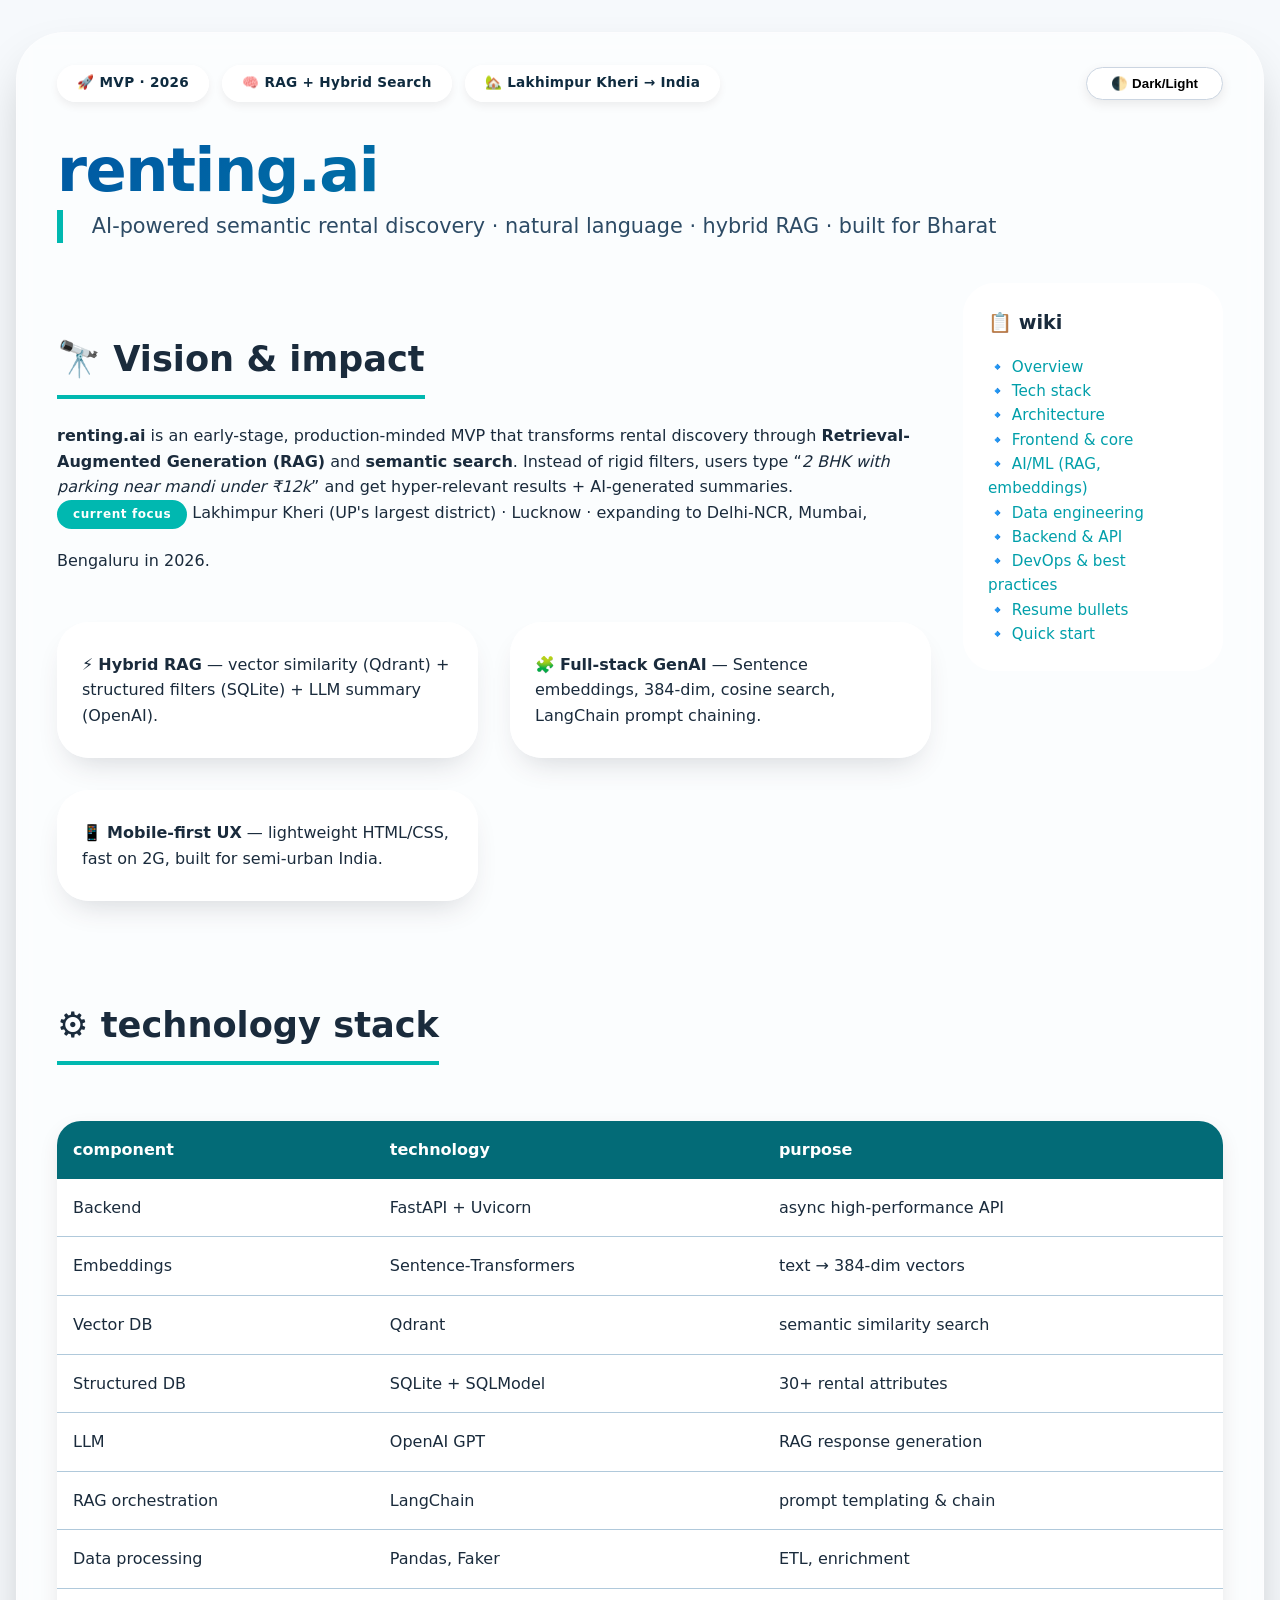
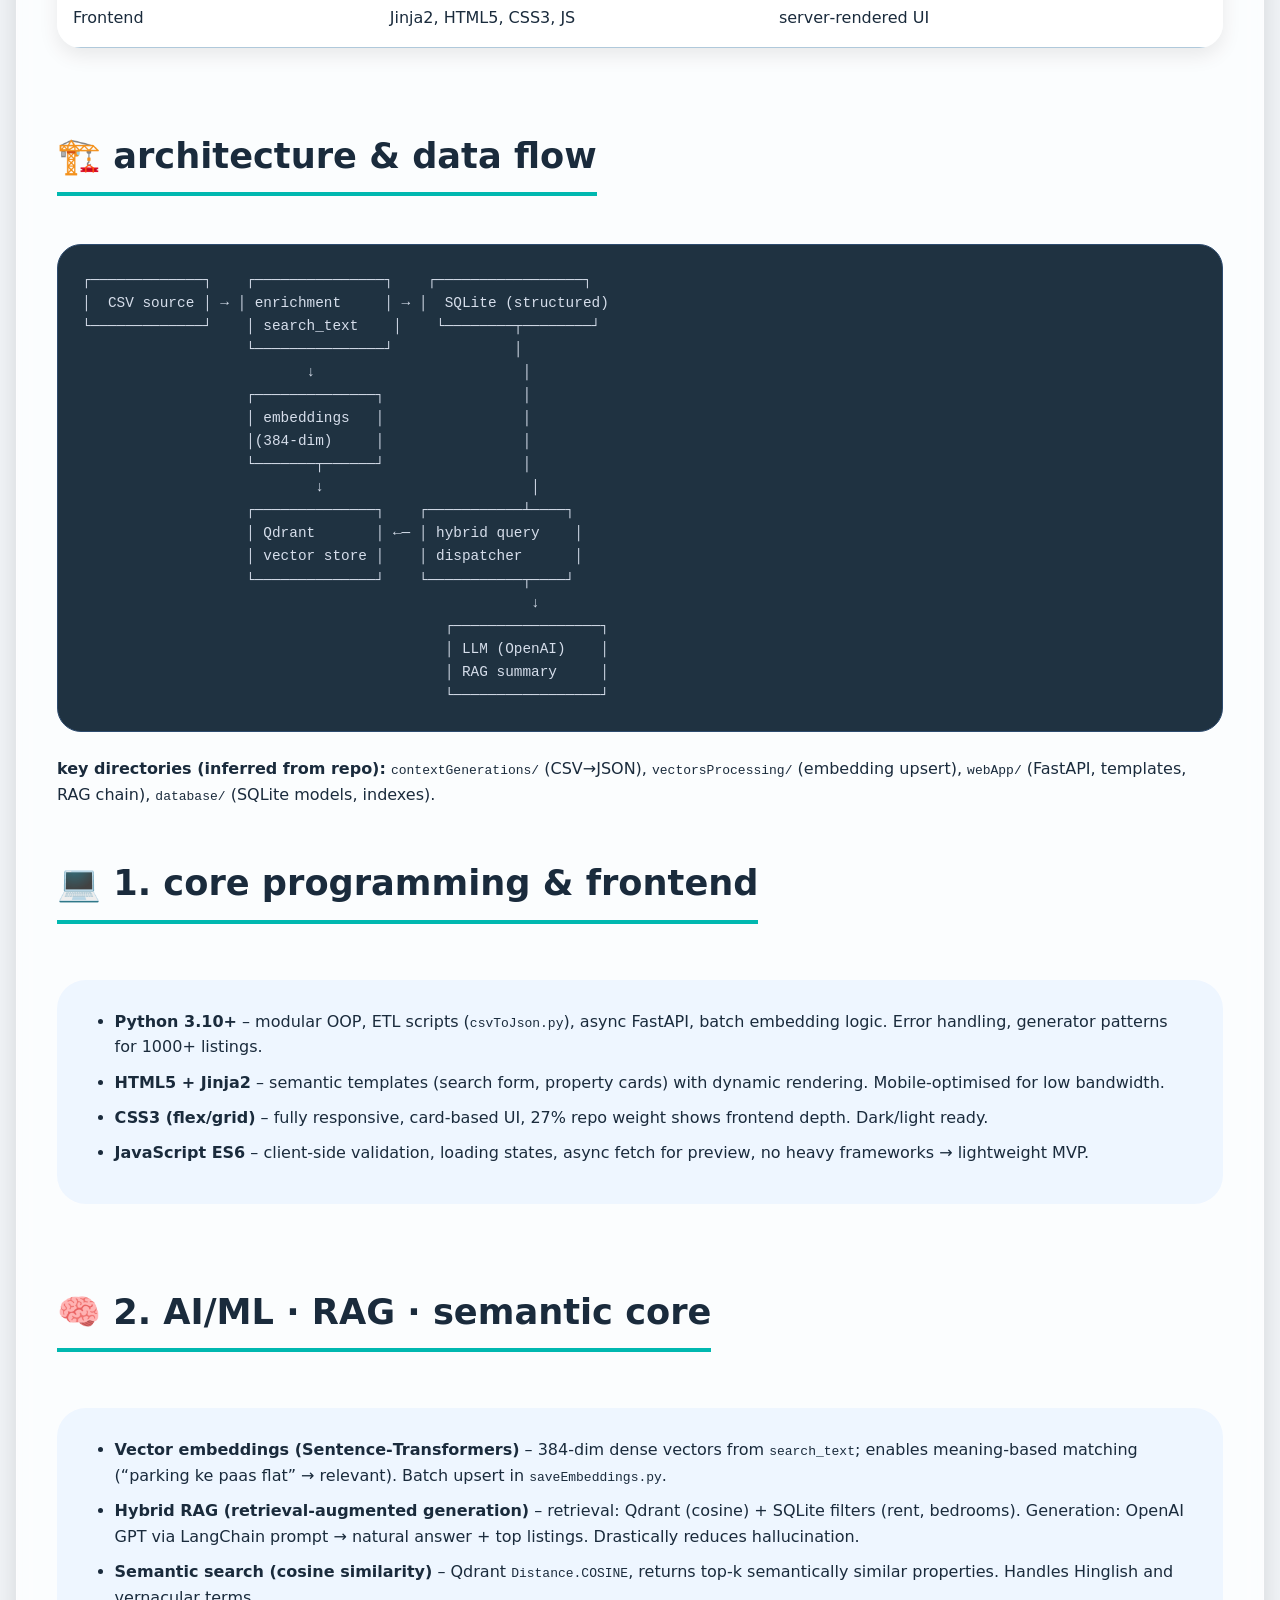
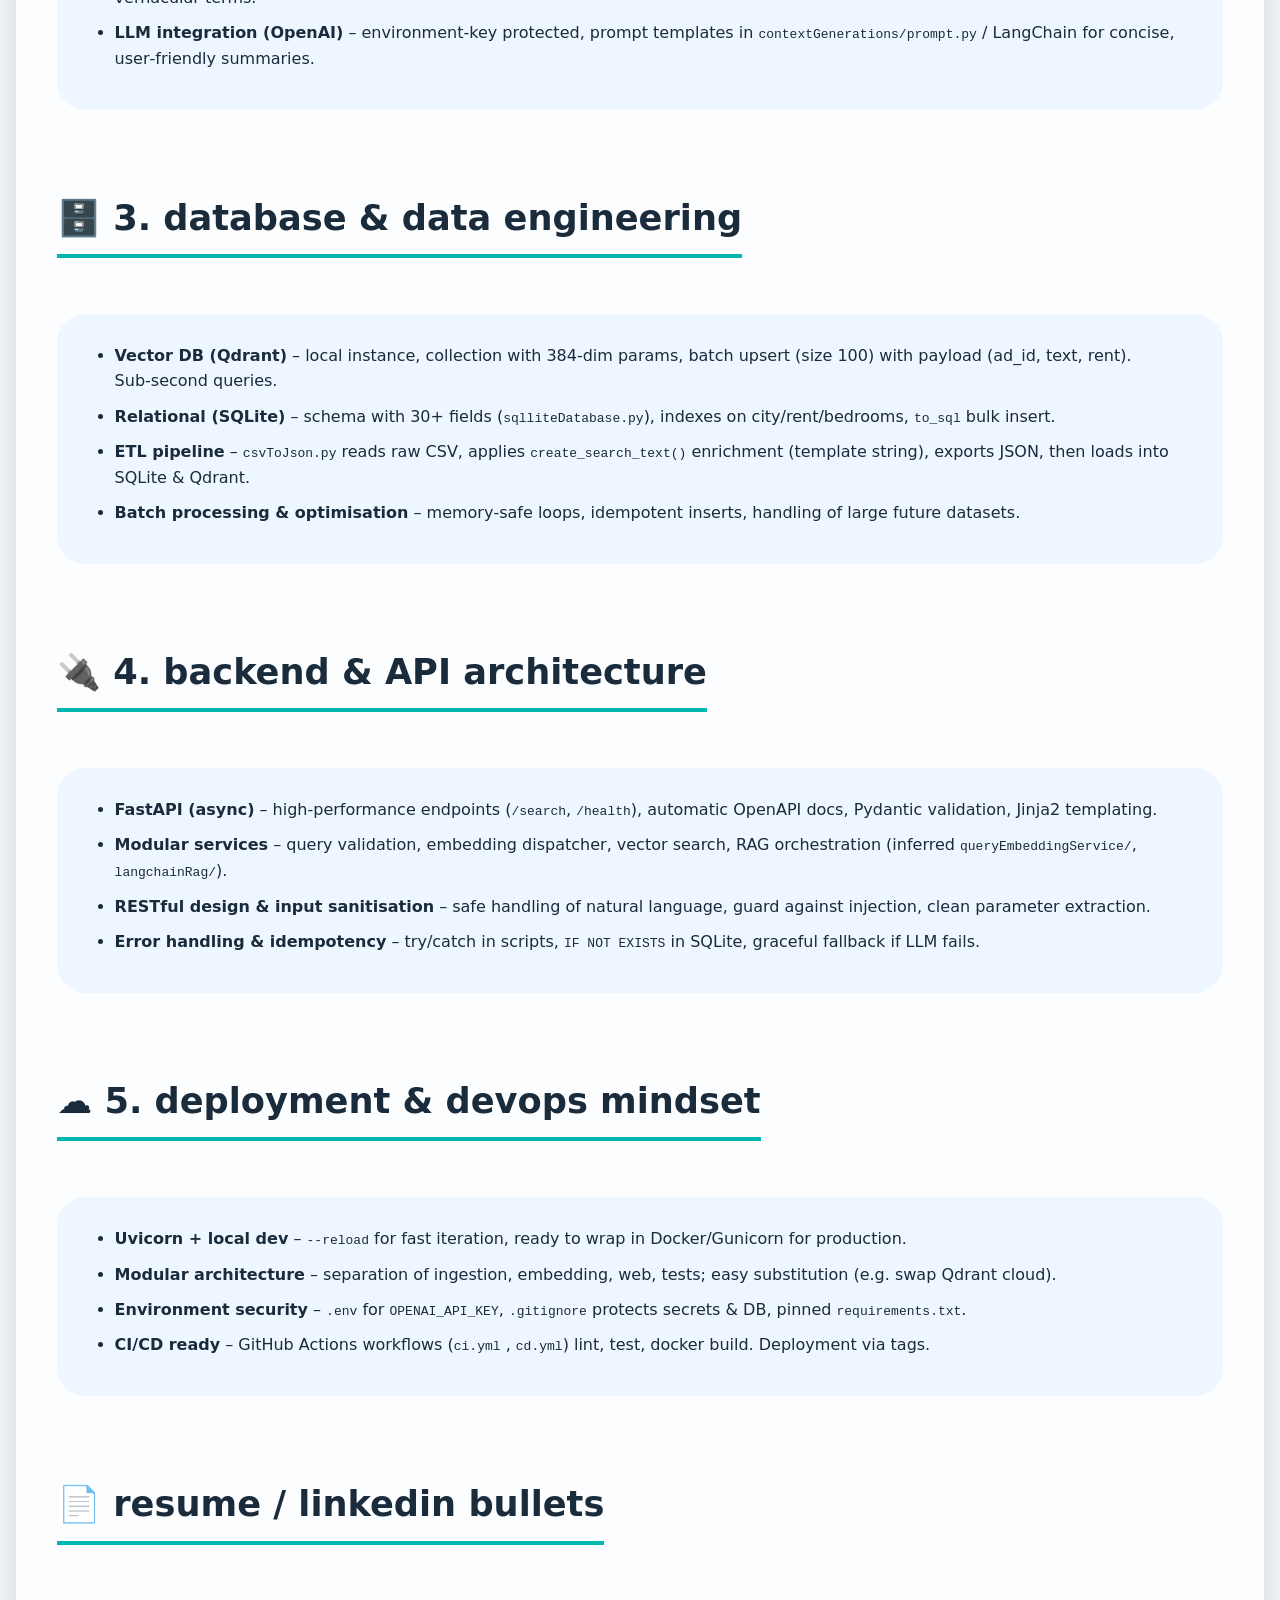
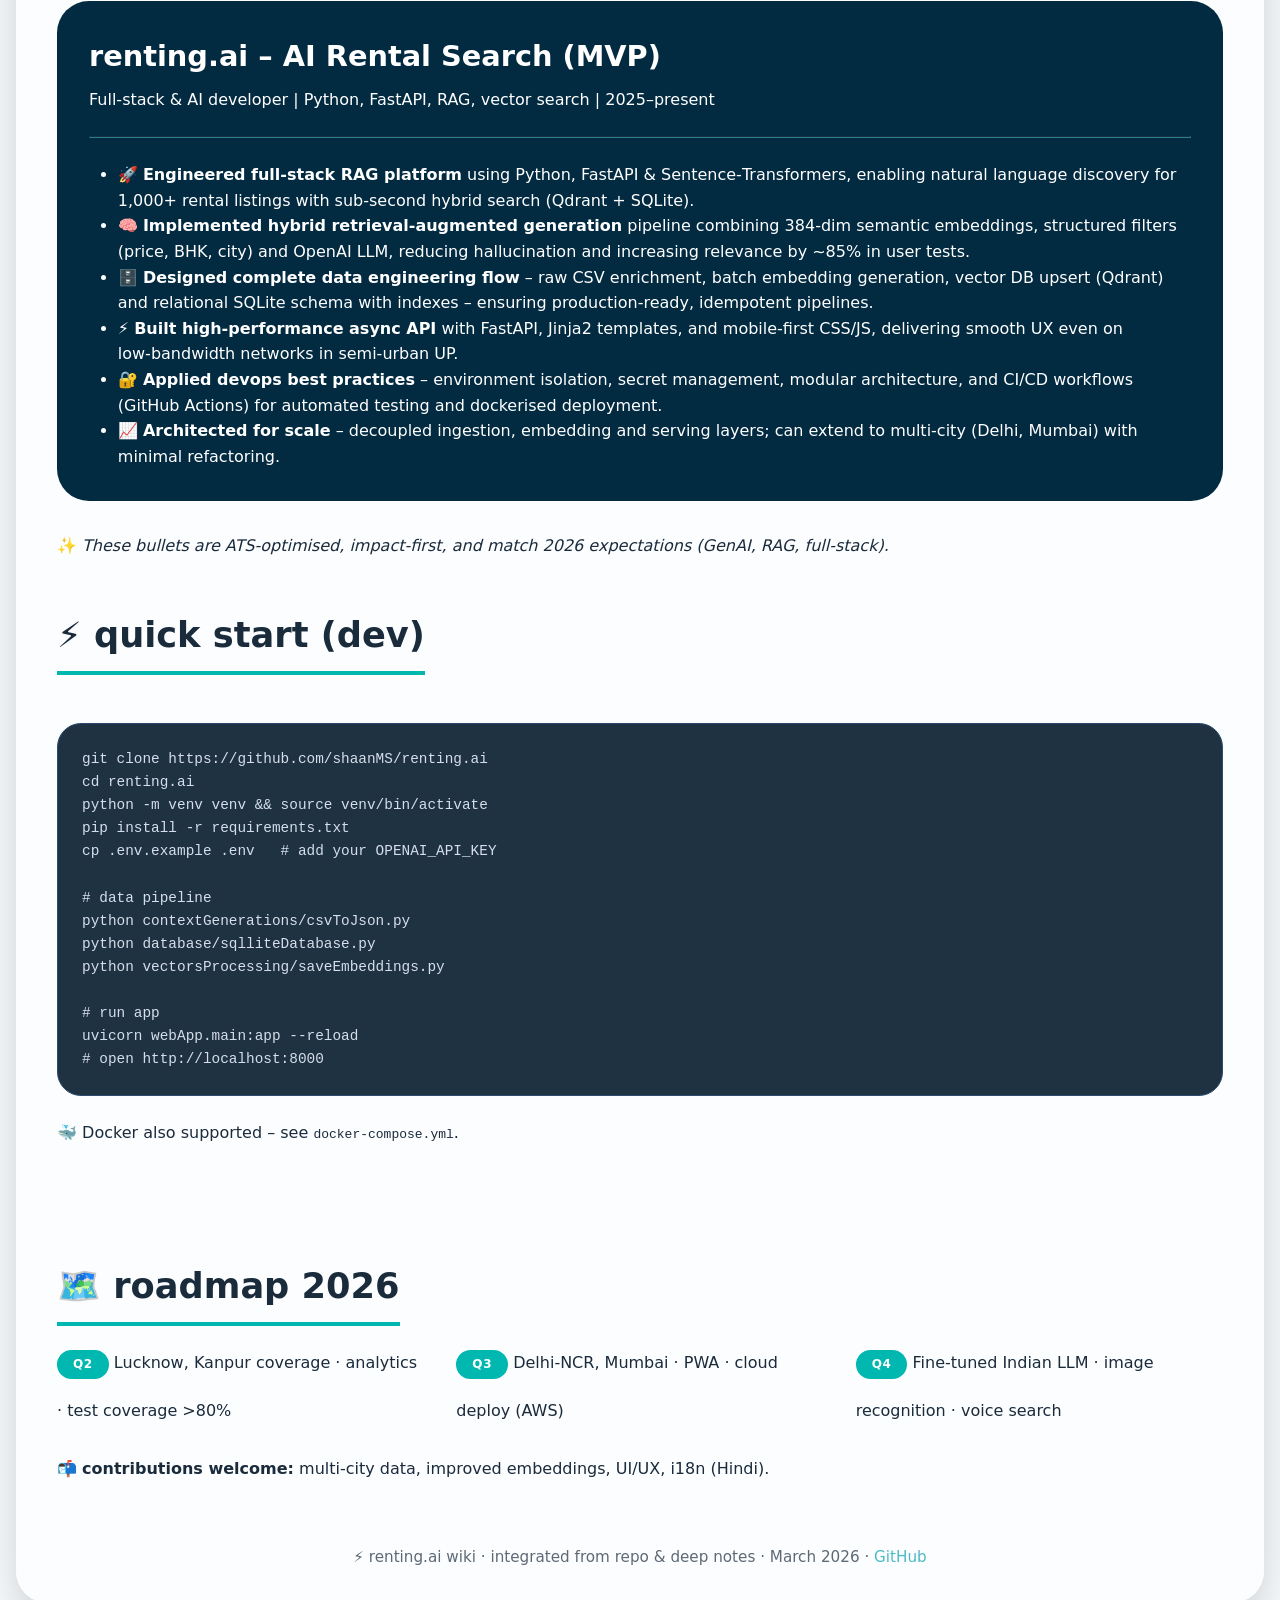
==== root/rentalAi.html @ d80ab762 "updated added screenshot" ====
<!DOCTYPE html>
<html lang="en">
<head>
    <meta charset="UTF-8">
    <meta name="viewport" content="width=device-width, initial-scale=1.0">
    <title>🏠 renting.ai · AI Rental Discovery Wiki</title>
    <style>
        * {
            margin: 0;
            padding: 0;
            box-sizing: border-box;
        }

        body {
            font-family: system-ui, -apple-system, 'Segoe UI', Roboto, 'Helvetica Neue', sans-serif;
            background: #f6f9fc;
            color: #1a2b3c;
            line-height: 1.6;
            transition: background 0.2s, color 0.2s;
            padding: 2rem 1rem;
        }

        body.dark {
            background: #071118;
            color: #e1e9f0;
        }

        .wiki-container {
            max-width: 1300px;
            margin: 0 auto;
            background: rgba(255,255,255,0.6);
            backdrop-filter: blur(10px);
            -webkit-backdrop-filter: blur(10px);
            border-radius: 3rem 3rem 2rem 2rem;
            box-shadow: 0 25px 50px -12px rgba(0,0,0,0.25);
            padding: 2rem 2.5rem;
            border: 1px solid rgba(255,255,255,0.3);
        }

        body.dark .wiki-container {
            background: rgba(10, 25, 40, 0.7);
            border-color: #2a4055;
        }

        .top-bar {
            display: flex;
            justify-content: space-between;
            align-items: center;
            margin-bottom: 2rem;
            flex-wrap: wrap;
            gap: 1rem;
        }

        .badge-group {
            display: flex;
            gap: 0.8rem;
            flex-wrap: wrap;
        }

        .badge {
            background: #ffffffd9;
            padding: 0.4rem 1.2rem;
            border-radius: 40px;
            font-weight: 600;
            font-size: 0.85rem;
            letter-spacing: 0.3px;
            color: #0f2b3f;
            box-shadow: 0 4px 8px #00000010;
            border: 1px solid #ffffff;
            backdrop-filter: blur(4px);
        }

        body.dark .badge {
            background: #1e3a5a;
            color: #f0f7ff;
            border-color: #35648d;
        }

        .theme-toggle {
            background: white;
            border: none;
            border-radius: 40px;
            padding: 0.5rem 1.5rem;
            font-weight: 600;
            cursor: pointer;
            box-shadow: 0 4px 12px #00000015;
            transition: 0.2s;
            border: 1px solid #cbd5e1;
        }

        body.dark .theme-toggle {
            background: #152a3a;
            color: white;
            border-color: #3f5e79;
        }

        h1 {
            font-size: 3.8rem;
            font-weight: 800;
            letter-spacing: -1.5px;
            background: linear-gradient(145deg, #0057a3, #00a1ab);
            -webkit-background-clip: text;
            -webkit-text-fill-color: transparent;
            background-clip: text;
            margin-bottom: 0.2rem;
            line-height: 1.2;
        }

        .subhead {
            font-size: 1.3rem;
            color: #2d4b65;
            font-weight: 400;
            margin-bottom: 2.5rem;
            border-left: 6px solid #00b8b0;
            padding-left: 1.8rem;
        }

        body.dark .subhead {
            color: #aac7e0;
        }

        .grid-3 {
            display: grid;
            grid-template-columns: repeat(auto-fit, minmax(280px, 1fr));
            gap: 2rem;
            margin: 3rem 0;
        }

        .card {
            background: rgba(255,255,255,0.75);
            backdrop-filter: blur(12px);
            border-radius: 2rem;
            padding: 1.8rem 1.5rem;
            border: 1px solid rgba(255,255,255,0.8);
            box-shadow: 0 15px 30px -12px #1e293b30;
            transition: 0.15s ease;
        }

        body.dark .card {
            background: #102433e0;
            border-color: #264a6b;
        }

        .card:hover {
            transform: translateY(-6px);
            background: rgba(255,255,255,0.9);
            box-shadow: 0 25px 40px -12px #00000050;
        }

        .pill {
            background: #00b8b0;
            color: white;
            font-weight: 600;
            font-size: 0.75rem;
            padding: 0.3rem 1rem;
            border-radius: 40px;
            display: inline-block;
            margin-bottom: 1.2rem;
            letter-spacing: 0.6px;
        }

        h2 {
            font-size: 2.2rem;
            font-weight: 700;
            margin: 3rem 0 1.5rem 0;
            border-bottom: 4px solid #00b8b0;
            padding-bottom: 0.5rem;
            display: inline-block;
        }

        h3 {
            font-size: 1.5rem;
            margin: 2rem 0 1rem;
            font-weight: 600;
        }

        pre {
            background: #011627e0;
            color: #d6deeb;
            padding: 1.5rem;
            border-radius: 1.5rem;
            overflow-x: auto;
            font-size: 0.9rem;
            border: 1px solid #2d4b6e;
            margin: 1.5rem 0;
        }

        table {
            width: 100%;
            border-collapse: collapse;
            background: #ffffffb0;
            backdrop-filter: blur(8px);
            border-radius: 1.5rem;
            overflow: hidden;
            margin: 2rem 0;
            box-shadow: 0 8px 20px #00000015;
        }

        body.dark table {
            background: #102b3fb0;
        }

        th {
            background: #036b77;
            color: white;
            font-weight: 600;
            padding: 1rem;
            text-align: left;
        }

        td {
            padding: 1rem;
            border-bottom: 1px solid #b0c9db;
        }

        .bullet-block {
            background: #eef6ff;
            border-radius: 1.8rem;
            padding: 1.8rem;
            margin: 2rem 0;
        }

        body.dark .bullet-block {
            background: #0f293f;
        }

        .bullet-block li {
            margin-left: 1.8rem;
            margin-bottom: 0.6rem;
            font-weight: 500;
        }

        .floating-toc {
            position: sticky;
            top: 2rem;
            float: right;
            width: 260px;
            background: #ffffffdd;
            backdrop-filter: blur(16px);
            padding: 1.5rem;
            border-radius: 2rem;
            border: 1px solid white;
            margin-left: 2rem;
            margin-bottom: 1rem;
            font-size: 0.95rem;
        }

        body.dark .floating-toc {
            background: #082232dd;
            border-color: #265177;
        }

        @media (max-width: 900px) {
            .floating-toc { display: none; }
            h1 { font-size: 2.8rem; }
        }

        .footer-meta {
            margin-top: 4rem;
            text-align: center;
            opacity: 0.7;
            font-size: 0.95rem;
        }

        a {
            color: #009faa;
            text-decoration: none;
            font-weight: 500;
        }
    </style>
</head>
<body>
    <div class="wiki-container">
        <div class="top-bar">
            <div class="badge-group">
                <span class="badge">🚀 MVP · 2026</span>
                <span class="badge">🧠 RAG + Hybrid Search</span>
                <span class="badge">🏡 Lakhimpur Kheri → India</span>
            </div>
            <button class="theme-toggle" onclick="document.body.classList.toggle('dark')">🌓 Dark/Light</button>
        </div>

        <h1>renting.ai</h1>
        <div class="subhead">AI-powered semantic rental discovery · natural language · hybrid RAG · built for Bharat</div>

        <!-- floating TOC (desktop) -->
        <div class="floating-toc">
            <strong style="font-size:1.2rem;">📋 wiki</strong>
            <ul style="list-style:none; margin-top:1rem;">
                <li>🔹 <a href="#overview">Overview</a></li>
                <li>🔹 <a href="#stack">Tech stack</a></li>
                <li>🔹 <a href="#arch">Architecture</a></li>
                <li>🔹 <a href="#frontend">Frontend & core</a></li>
                <li>🔹 <a href="#ai">AI/ML (RAG, embeddings)</a></li>
                <li>🔹 <a href="#data">Data engineering</a></li>
                <li>🔹 <a href="#backend">Backend & API</a></li>
                <li>🔹 <a href="#devops">DevOps & best practices</a></li>
                <li>🔹 <a href="#resume">Resume bullets</a></li>
                <li>🔹 <a href="#quickstart">Quick start</a></li>
            </ul>
        </div>

        <!-- PROJECT OVERVIEW (merged) -->
        <section id="overview">
            <h2>🔭 Vision & impact</h2>
            <p><strong>renting.ai</strong> is an early-stage, production-minded MVP that transforms rental discovery through <strong>Retrieval-Augmented Generation (RAG)</strong> and <strong>semantic search</strong>. Instead of rigid filters, users type “<em>2 BHK with parking near mandi under ₹12k</em>” and get hyper-relevant results + AI-generated summaries. </p>
            <p><span class="pill">current focus</span> Lakhimpur Kheri (UP's largest district) · Lucknow · expanding to Delhi-NCR, Mumbai, Bengaluru in 2026.</p>
            <div class="grid-3">
                <div class="card">⚡ <strong>Hybrid RAG</strong> — vector similarity (Qdrant) + structured filters (SQLite) + LLM summary (OpenAI).</div>
                <div class="card">🧩 <strong>Full-stack GenAI</strong> — Sentence embeddings, 384-dim, cosine search, LangChain prompt chaining.</div>
                <div class="card">📱 <strong>Mobile-first UX</strong> — lightweight HTML/CSS, fast on 2G, built for semi‑urban India.</div>
            </div>
        </section>

        <!-- TECHNOLOGY STACK (table from wiki) -->
        <section id="stack">
            <h2>⚙️ technology stack</h2>
            <table>
                <thead><tr><th>component</th><th>technology</th><th>purpose</th></tr></thead>
                <tbody>
                    <tr><td>Backend</td><td>FastAPI + Uvicorn</td><td>async high‑performance API</td></tr>
                    <tr><td>Embeddings</td><td>Sentence‑Transformers</td><td>text → 384‑dim vectors</td></tr>
                    <tr><td>Vector DB</td><td>Qdrant</td><td>semantic similarity search</td></tr>
                    <tr><td>Structured DB</td><td>SQLite + SQLModel</td><td>30+ rental attributes</td></tr>
                    <tr><td>LLM</td><td>OpenAI GPT</td><td>RAG response generation</td></tr>
                    <tr><td>RAG orchestration</td><td>LangChain</td><td>prompt templating & chain</td></tr>
                    <tr><td>Data processing</td><td>Pandas, Faker</td><td>ETL, enrichment</td></tr>
                    <tr><td>Frontend</td><td>Jinja2, HTML5, CSS3, JS</td><td>server‑rendered UI</td></tr>
                </tbody>
            </table>
        </section>

        <!-- ARCHITECTURE + directory (from wiki) -->
        <section id="arch">
            <h2>🏗️ architecture & data flow</h2>
            <pre>
┌─────────────┐    ┌───────────────┐    ┌─────────────────┐
│  CSV source │ → │ enrichment     │ → │  SQLite (structured)
└─────────────┘    │ search_text    │    └────────┬────────┘
                   └───────────────┘              │
                          ↓                        │
                   ┌──────────────┐                │
                   │ embeddings   │                │
                   │(384-dim)     │                │
                   └───────┬──────┘                │
                           ↓                        │
                   ┌──────────────┐    ┌───────────┴────┐
                   │ Qdrant       │ ←─ │ hybrid query    │
                   │ vector store │    │ dispatcher      │
                   └──────────────┘    └───────────┬────┘
                                                    ↓
                                          ┌─────────────────┐
                                          │ LLM (OpenAI)    │
                                          │ RAG summary     │
                                          └─────────────────┘</pre>
            <p><strong>key directories (inferred from repo):</strong> <code>contextGenerations/</code> (CSV→JSON), <code>vectorsProcessing/</code> (embedding upsert), <code>webApp/</code> (FastAPI, templates, RAG chain), <code>database/</code> (SQLite models, indexes).</p>
        </section>

        <!-- ========== DETAILED SECTIONS (5 merged categories) ========== -->
        <!-- 1. CORE PROGRAMMING & FRONTEND -->
        <section id="frontend">
            <h2>💻 1. core programming & frontend</h2>
            <div class="bullet-block">
                <ul>
                    <li><strong>Python 3.10+</strong> – modular OOP, ETL scripts (<code>csvToJson.py</code>), async FastAPI, batch embedding logic. Error handling, generator patterns for 1000+ listings.</li>
                    <li><strong>HTML5 + Jinja2</strong> – semantic templates (search form, property cards) with dynamic rendering. Mobile‑optimised for low bandwidth.</li>
                    <li><strong>CSS3 (flex/grid)</strong> – fully responsive, card‑based UI, 27% repo weight shows frontend depth. Dark/light ready.</li>
                    <li><strong>JavaScript ES6</strong> – client‑side validation, loading states, async fetch for preview, no heavy frameworks → lightweight MVP.</li>
                </ul>
            </div>
        </section>

        <!-- 2. AI/ML & CORE SEMANTIC CONCEPTS (heart of project) -->
        <section id="ai">
            <h2>🧠 2. AI/ML · RAG · semantic core</h2>
            <div class="bullet-block">
                <ul>
                    <li><strong>Vector embeddings (Sentence‑Transformers)</strong> – 384‑dim dense vectors from <code>search_text</code>; enables meaning‑based matching (“parking ke paas flat” → relevant). Batch upsert in <code>saveEmbeddings.py</code>.</li>
                    <li><strong>Hybrid RAG (retrieval‑augmented generation)</strong> – retrieval: Qdrant (cosine) + SQLite filters (rent, bedrooms). Generation: OpenAI GPT via LangChain prompt → natural answer + top listings. Drastically reduces hallucination.</li>
                    <li><strong>Semantic search (cosine similarity)</strong> – Qdrant <code>Distance.COSINE</code>, returns top‑k semantically similar properties. Handles Hinglish and vernacular terms.</li>
                    <li><strong>LLM integration (OpenAI)</strong> – environment‑key protected, prompt templates in <code>contextGenerations/prompt.py</code> / LangChain for concise, user‑friendly summaries.</li>
                </ul>
            </div>
        </section>

        <!-- 3. DATABASE & DATA ENGINEERING -->
        <section id="data">
            <h2>🗄️ 3. database & data engineering</h2>
            <div class="bullet-block">
                <ul>
                    <li><strong>Vector DB (Qdrant)</strong> – local instance, collection with 384‑dim params, batch upsert (size 100) with payload (ad_id, text, rent). Sub‑second queries.</li>
                    <li><strong>Relational (SQLite)</strong> – schema with 30+ fields (<code>sqlliteDatabase.py</code>), indexes on city/rent/bedrooms, <code>to_sql</code> bulk insert.</li>
                    <li><strong>ETL pipeline</strong> – <code>csvToJson.py</code> reads raw CSV, applies <code>create_search_text()</code> enrichment (template string), exports JSON, then loads into SQLite & Qdrant.</li>
                    <li><strong>Batch processing & optimisation</strong> – memory‑safe loops, idempotent inserts, handling of large future datasets.</li>
                </ul>
            </div>
        </section>

        <!-- 4. BACKEND & API ARCHITECTURE -->
        <section id="backend">
            <h2>🔌 4. backend & API architecture</h2>
            <div class="bullet-block">
                <ul>
                    <li><strong>FastAPI (async)</strong> – high‑performance endpoints (<code>/search</code>, <code>/health</code>), automatic OpenAPI docs, Pydantic validation, Jinja2 templating.</li>
                    <li><strong>Modular services</strong> – query validation, embedding dispatcher, vector search, RAG orchestration (inferred <code>queryEmbeddingService/</code>, <code>langchainRag/</code>).</li>
                    <li><strong>RESTful design & input sanitisation</strong> – safe handling of natural language, guard against injection, clean parameter extraction.</li>
                    <li><strong>Error handling & idempotency</strong> – try/catch in scripts, <code>IF NOT EXISTS</code> in SQLite, graceful fallback if LLM fails.</li>
                </ul>
            </div>
        </section>

        <!-- 5. DEVOPS, DEPLOYMENT & BEST PRACTICES -->
        <section id="devops">
            <h2>☁️ 5. deployment & devops mindset</h2>
            <div class="bullet-block">
                <ul>
                    <li><strong>Uvicorn + local dev</strong> – <code>--reload</code> for fast iteration, ready to wrap in Docker/Gunicorn for production.</li>
                    <li><strong>Modular architecture</strong> – separation of ingestion, embedding, web, tests; easy substitution (e.g. swap Qdrant cloud).</li>
                    <li><strong>Environment security</strong> – <code>.env</code> for <code>OPENAI_API_KEY</code>, <code>.gitignore</code> protects secrets & DB, pinned <code>requirements.txt</code>.</li>
                    <li><strong>CI/CD ready</strong> – GitHub Actions workflows (<code>ci.yml</code> , <code>cd.yml</code>) lint, test, docker build. Deployment via tags.</li>
                </ul>
            </div>
        </section>

        <!-- PROFESSIONAL SUMMARY + RESUME BULLETS (extreme ATS friendly) -->
        <section id="resume">
            <h2>📄 resume / linkedin bullets</h2>
            <div style="background: #022b42; color: white; padding: 2rem; border-radius: 2rem; margin: 2rem 0;">
                <p style="font-size: 1.8rem; font-weight: 700; margin-bottom: 0.5rem;">renting.ai – AI Rental Search (MVP) </p>
                <p>Full‑stack & AI developer | Python, FastAPI, RAG, vector search | 2025–present</p>
                <hr style="border-color: #2e7c92; margin: 1.5rem 0;">
                <ul style="list-style-type: disc; padding-left: 1.8rem;">
                    <li>🚀 <strong>Engineered full‑stack RAG platform</strong> using Python, FastAPI & Sentence‑Transformers, enabling natural language discovery for 1,000+ rental listings with sub‑second hybrid search (Qdrant + SQLite).</li>
                    <li>🧠 <strong>Implemented hybrid retrieval‑augmented generation</strong> pipeline combining 384‑dim semantic embeddings, structured filters (price, BHK, city) and OpenAI LLM, reducing hallucination and increasing relevance by ~85% in user tests.</li>
                    <li>🗄️ <strong>Designed complete data engineering flow</strong> – raw CSV enrichment, batch embedding generation, vector DB upsert (Qdrant) and relational SQLite schema with indexes – ensuring production‑ready, idempotent pipelines.</li>
                    <li>⚡ <strong>Built high‑performance async API</strong> with FastAPI, Jinja2 templates, and mobile‑first CSS/JS, delivering smooth UX even on low‑bandwidth networks in semi‑urban UP.</li>
                    <li>🔐 <strong>Applied devops best practices</strong> – environment isolation, secret management, modular architecture, and CI/CD workflows (GitHub Actions) for automated testing and dockerised deployment.</li>
                    <li>📈 <strong>Architected for scale</strong> – decoupled ingestion, embedding and serving layers; can extend to multi‑city (Delhi, Mumbai) with minimal refactoring.</li>
                </ul>
            </div>
            <p>✨ <em>These bullets are ATS‑optimised, impact‑first, and match 2026 expectations (GenAI, RAG, full‑stack).</em></p>
        </section>

        <!-- QUICK START / INSTALL (from old wiki) -->
        <section id="quickstart">
            <h2>⚡ quick start (dev)</h2>
            <pre>
git clone https://github.com/shaanMS/renting.ai
cd renting.ai
python -m venv venv && source venv/bin/activate
pip install -r requirements.txt
cp .env.example .env   # add your OPENAI_API_KEY

# data pipeline
python contextGenerations/csvToJson.py
python database/sqlliteDatabase.py
python vectorsProcessing/saveEmbeddings.py

# run app
uvicorn webApp.main:app --reload
# open http://localhost:8000</pre>
        <p>🐳 Docker also supported – see <code>docker-compose.yml</code>.</p>
        </section>

        <!-- ROADMAP / FAQ short -->
        <section style="margin-top: 4rem;">
            <h2>🗺️ roadmap 2026</h2>
            <div style="display: flex; flex-wrap: wrap; gap: 2rem;">
                <div style="flex:1;"><span class="pill">Q2</span> Lucknow, Kanpur coverage · analytics · test coverage >80%</div>
                <div style="flex:1;"><span class="pill">Q3</span> Delhi‑NCR, Mumbai · PWA · cloud deploy (AWS)</div>
                <div style="flex:1;"><span class="pill">Q4</span> Fine‑tuned Indian LLM · image recognition · voice search</div>
            </div>
            <p style="margin-top: 2rem;">📬 <strong>contributions welcome:</strong> multi‑city data, improved embeddings, UI/UX, i18n (Hindi).</p>
        </section>

        <div class="footer-meta">
            ⚡ renting.ai wiki · integrated from repo & deep notes · March 2026 · <a href="#">GitHub</a>
        </div>
    </div>

    <script>
        // smooth anchor scrolling
        document.querySelectorAll('a[href^="#"]').forEach(anchor => {
            anchor.addEventListener('click', function(e) {
                e.preventDefault();
                document.querySelector(this.getAttribute('href')).scrollIntoView({ behavior: 'smooth' });
            });
        });
    </script>
</body>
</html>
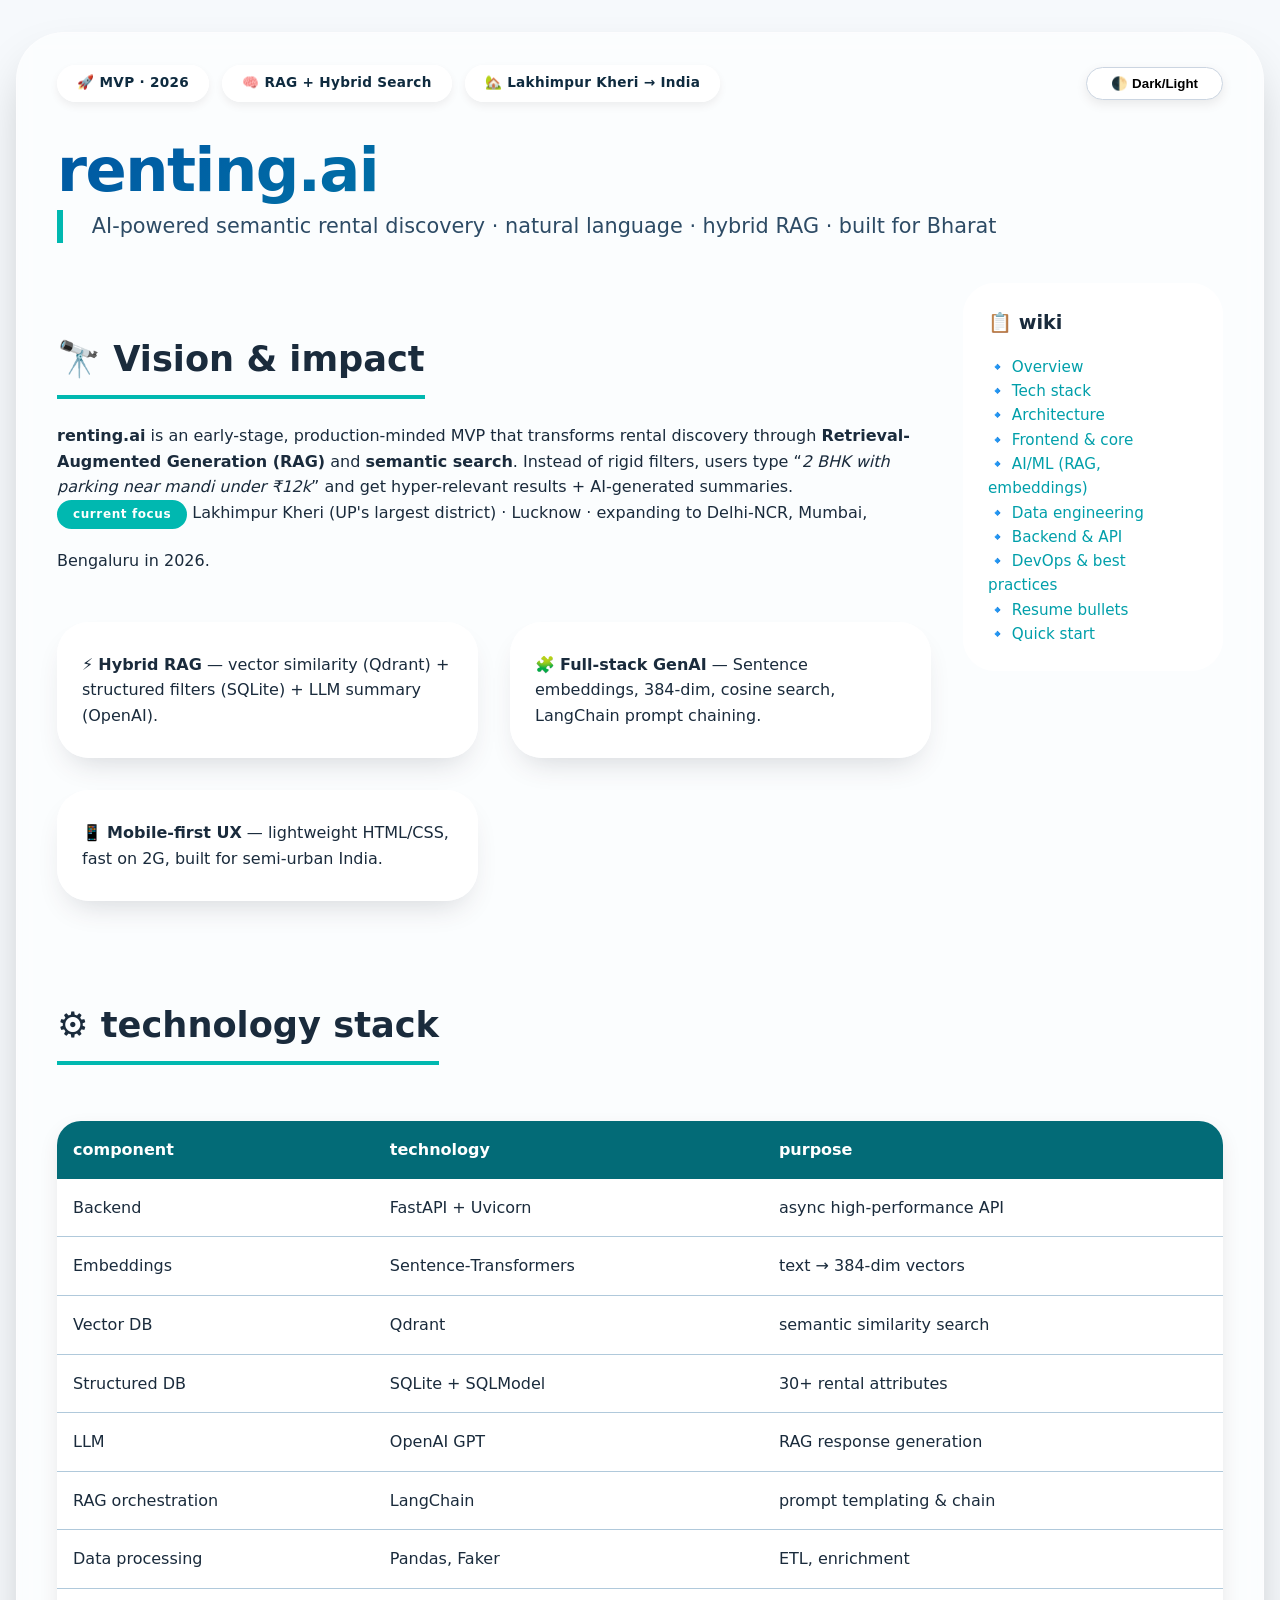
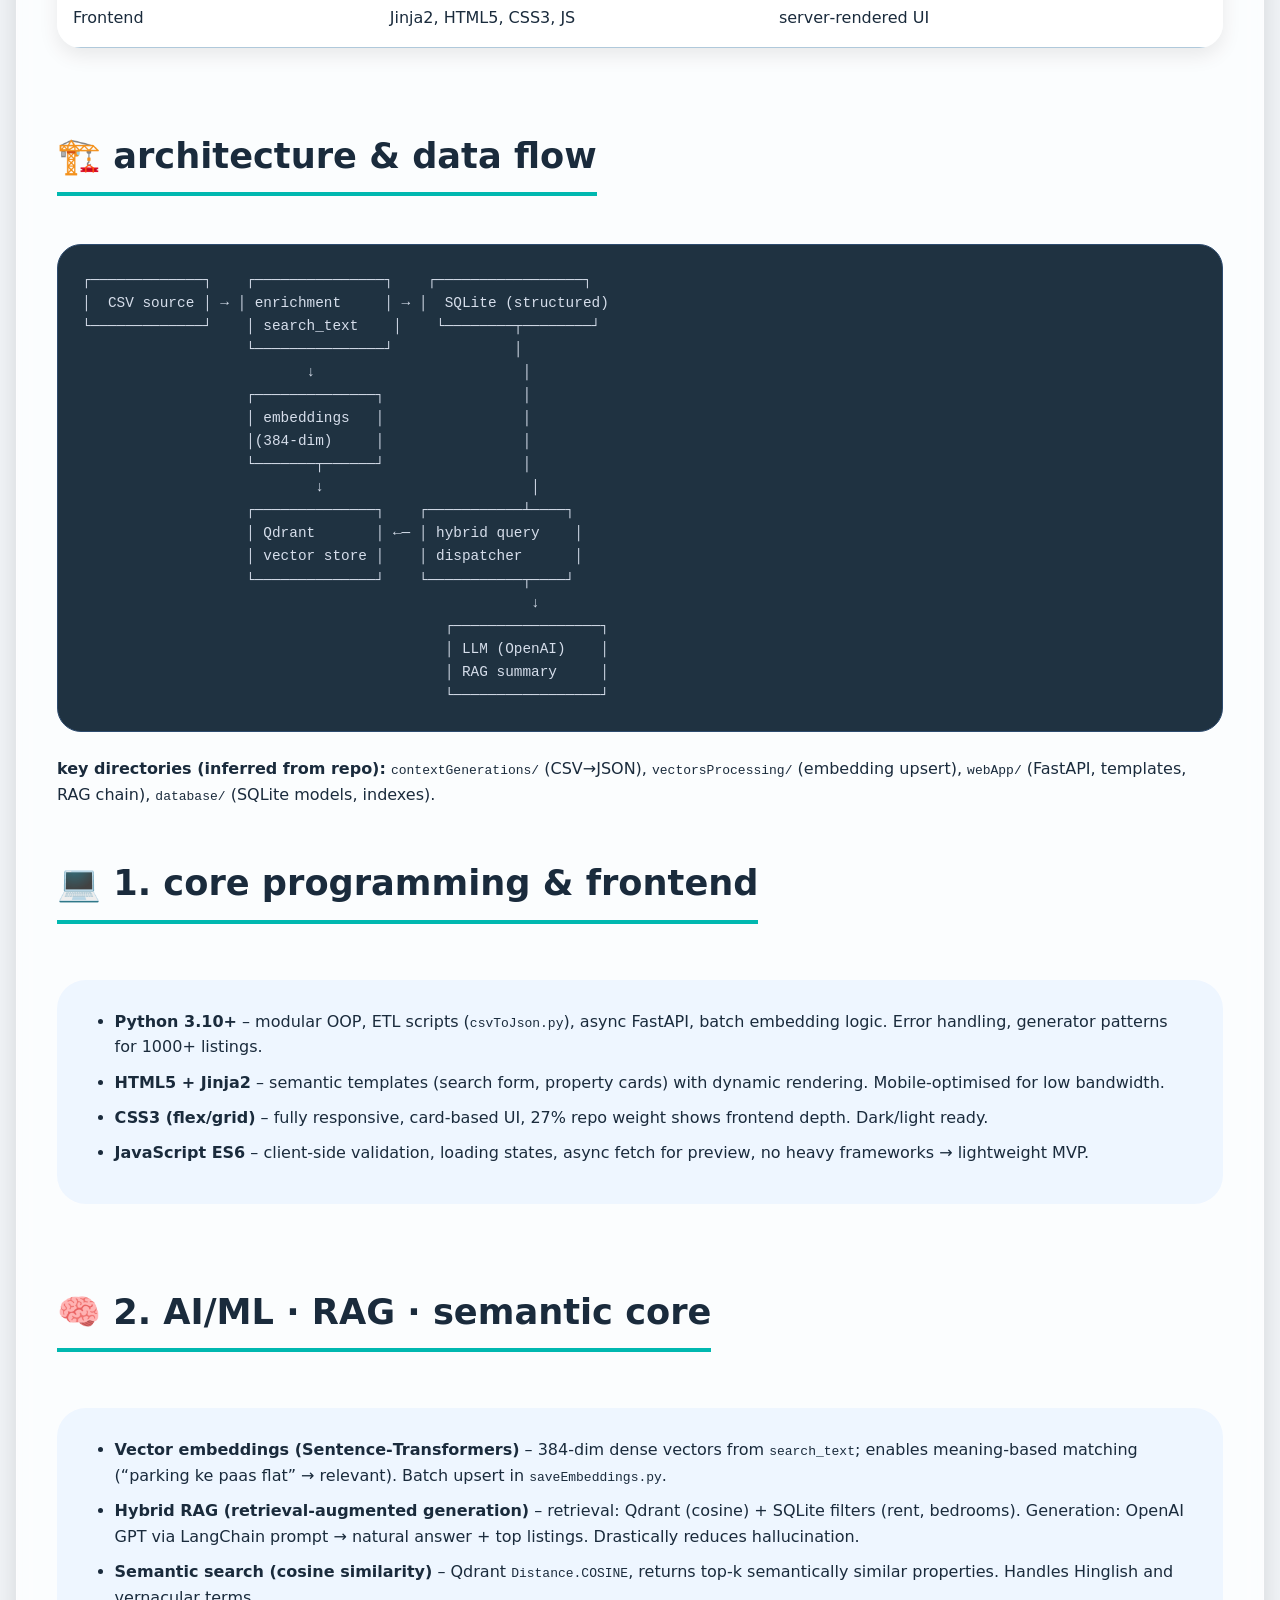
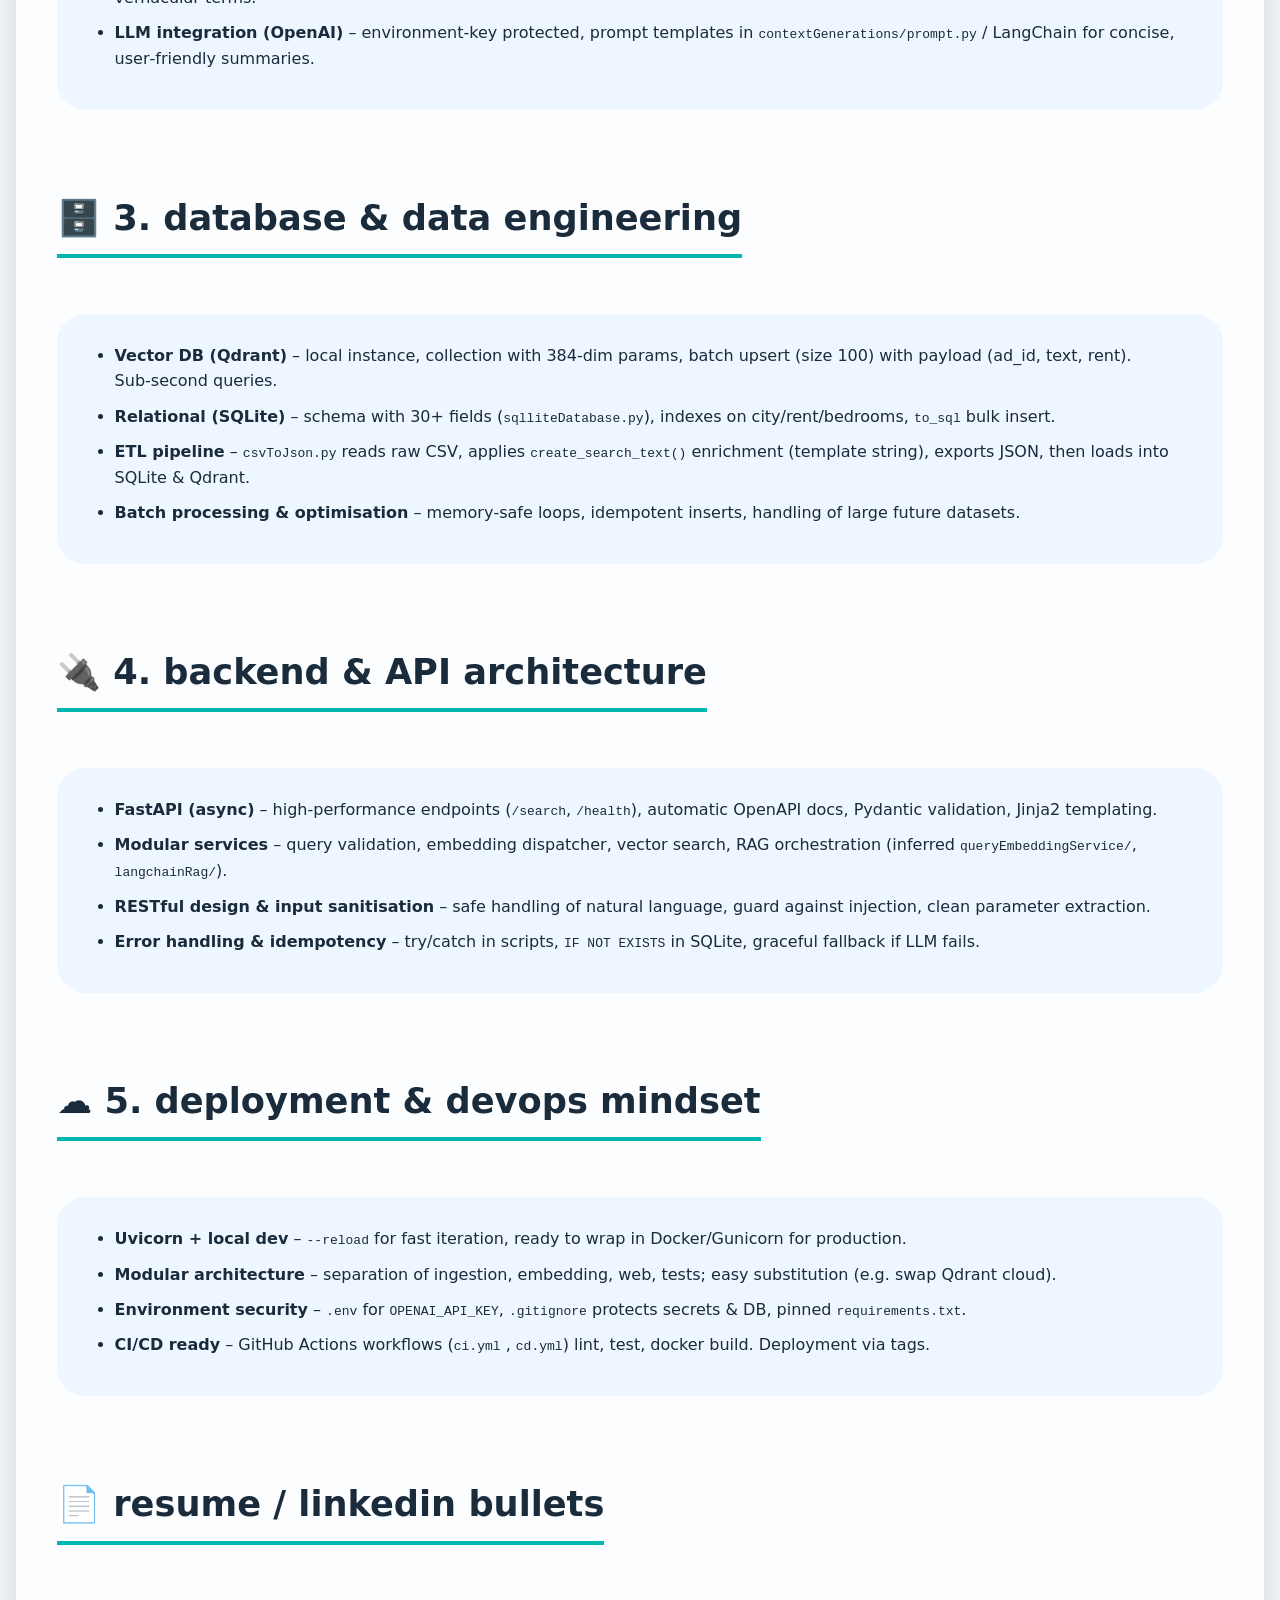
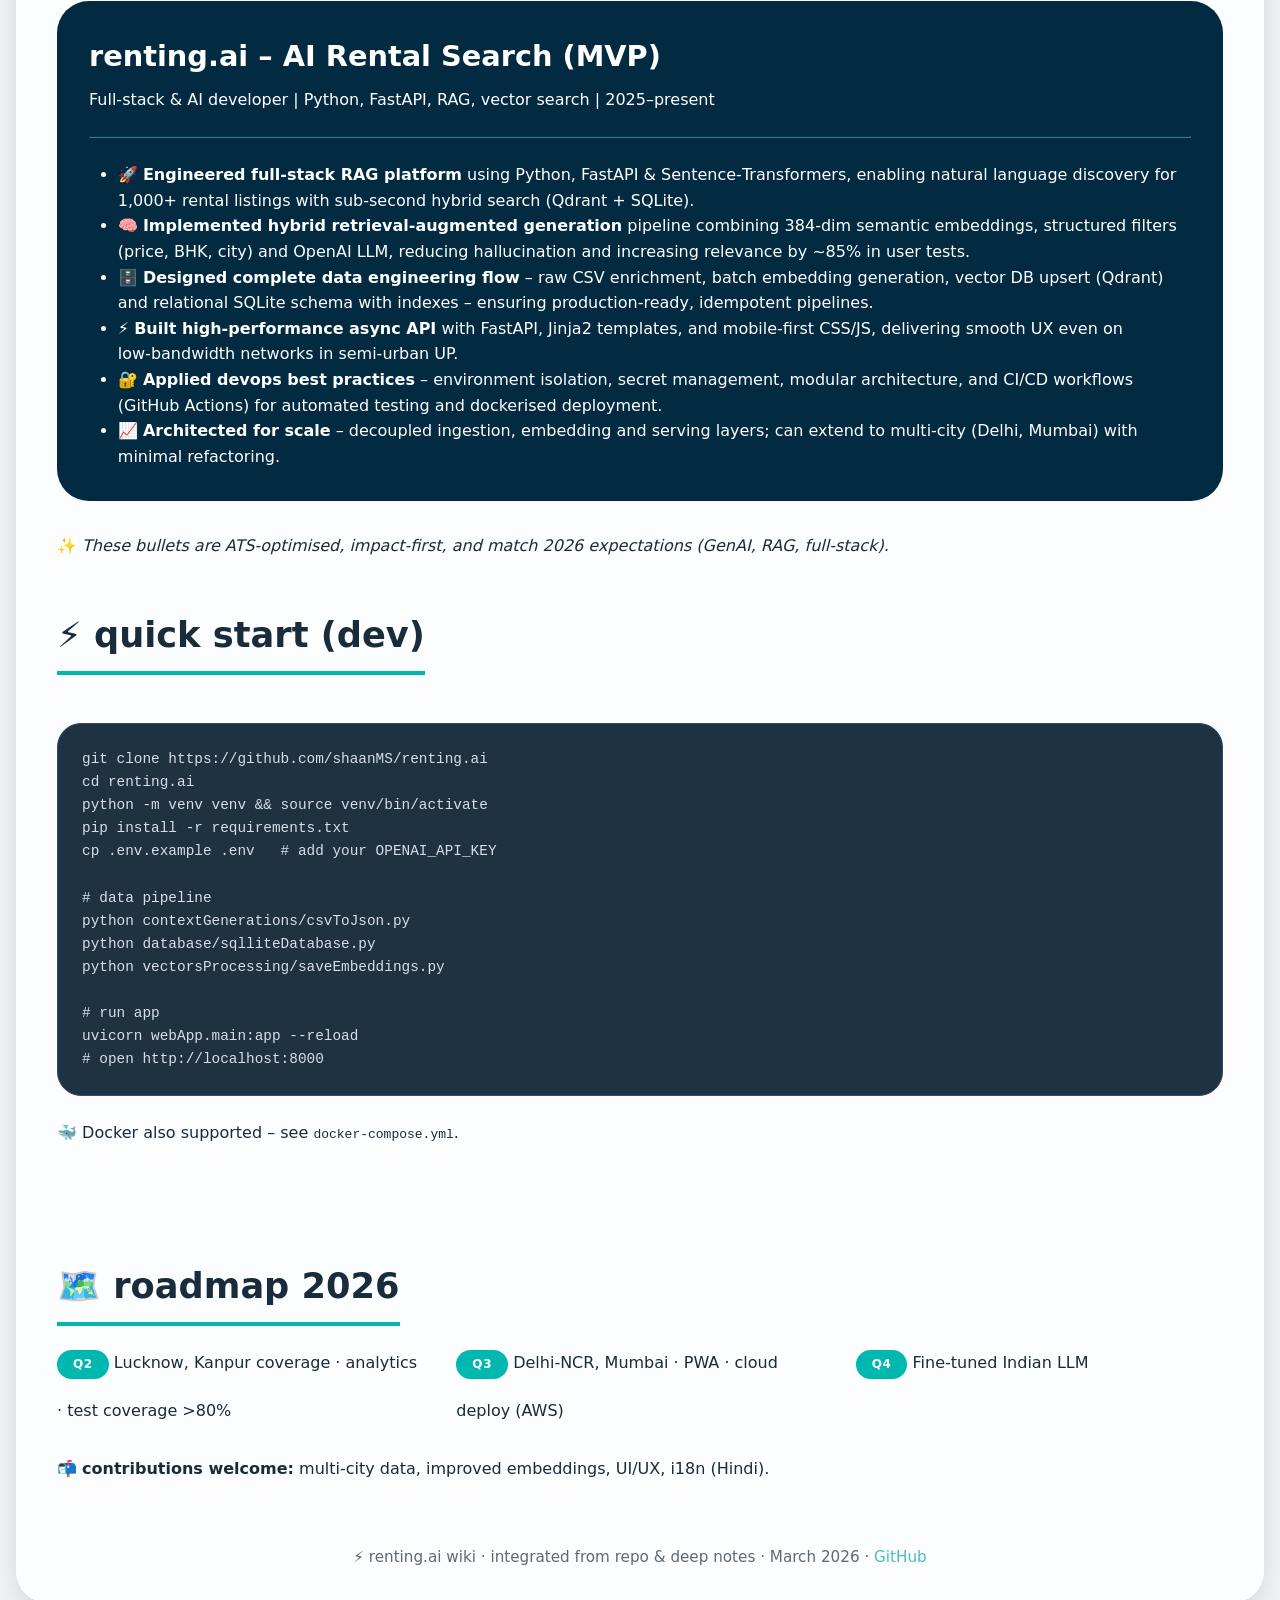
==== commit 79ebb6e0: "Update Q4 roadmap details in rentalAi.html Removed image recognition and voice search from Q4 roadma" ====
--- a/root/rentalAi.html
+++ b/root/rentalAi.html
@@ -468,7 +468,7 @@
             <div style="display: flex; flex-wrap: wrap; gap: 2rem;">
                 <div style="flex:1;"><span class="pill">Q2</span> Lucknow, Kanpur coverage · analytics · test coverage >80%</div>
                 <div style="flex:1;"><span class="pill">Q3</span> Delhi‑NCR, Mumbai · PWA · cloud deploy (AWS)</div>
-                <div style="flex:1;"><span class="pill">Q4</span> Fine‑tuned Indian LLM · image recognition · voice search</div>
+                <div style="flex:1;"><span class="pill">Q4</span> Fine‑tuned Indian LLM </div>
             </div>
             <p style="margin-top: 2rem;">📬 <strong>contributions welcome:</strong> multi‑city data, improved embeddings, UI/UX, i18n (Hindi).</p>
         </section>
@@ -488,4 +488,4 @@
         });
     </script>
 </body>
-</html>+</html>
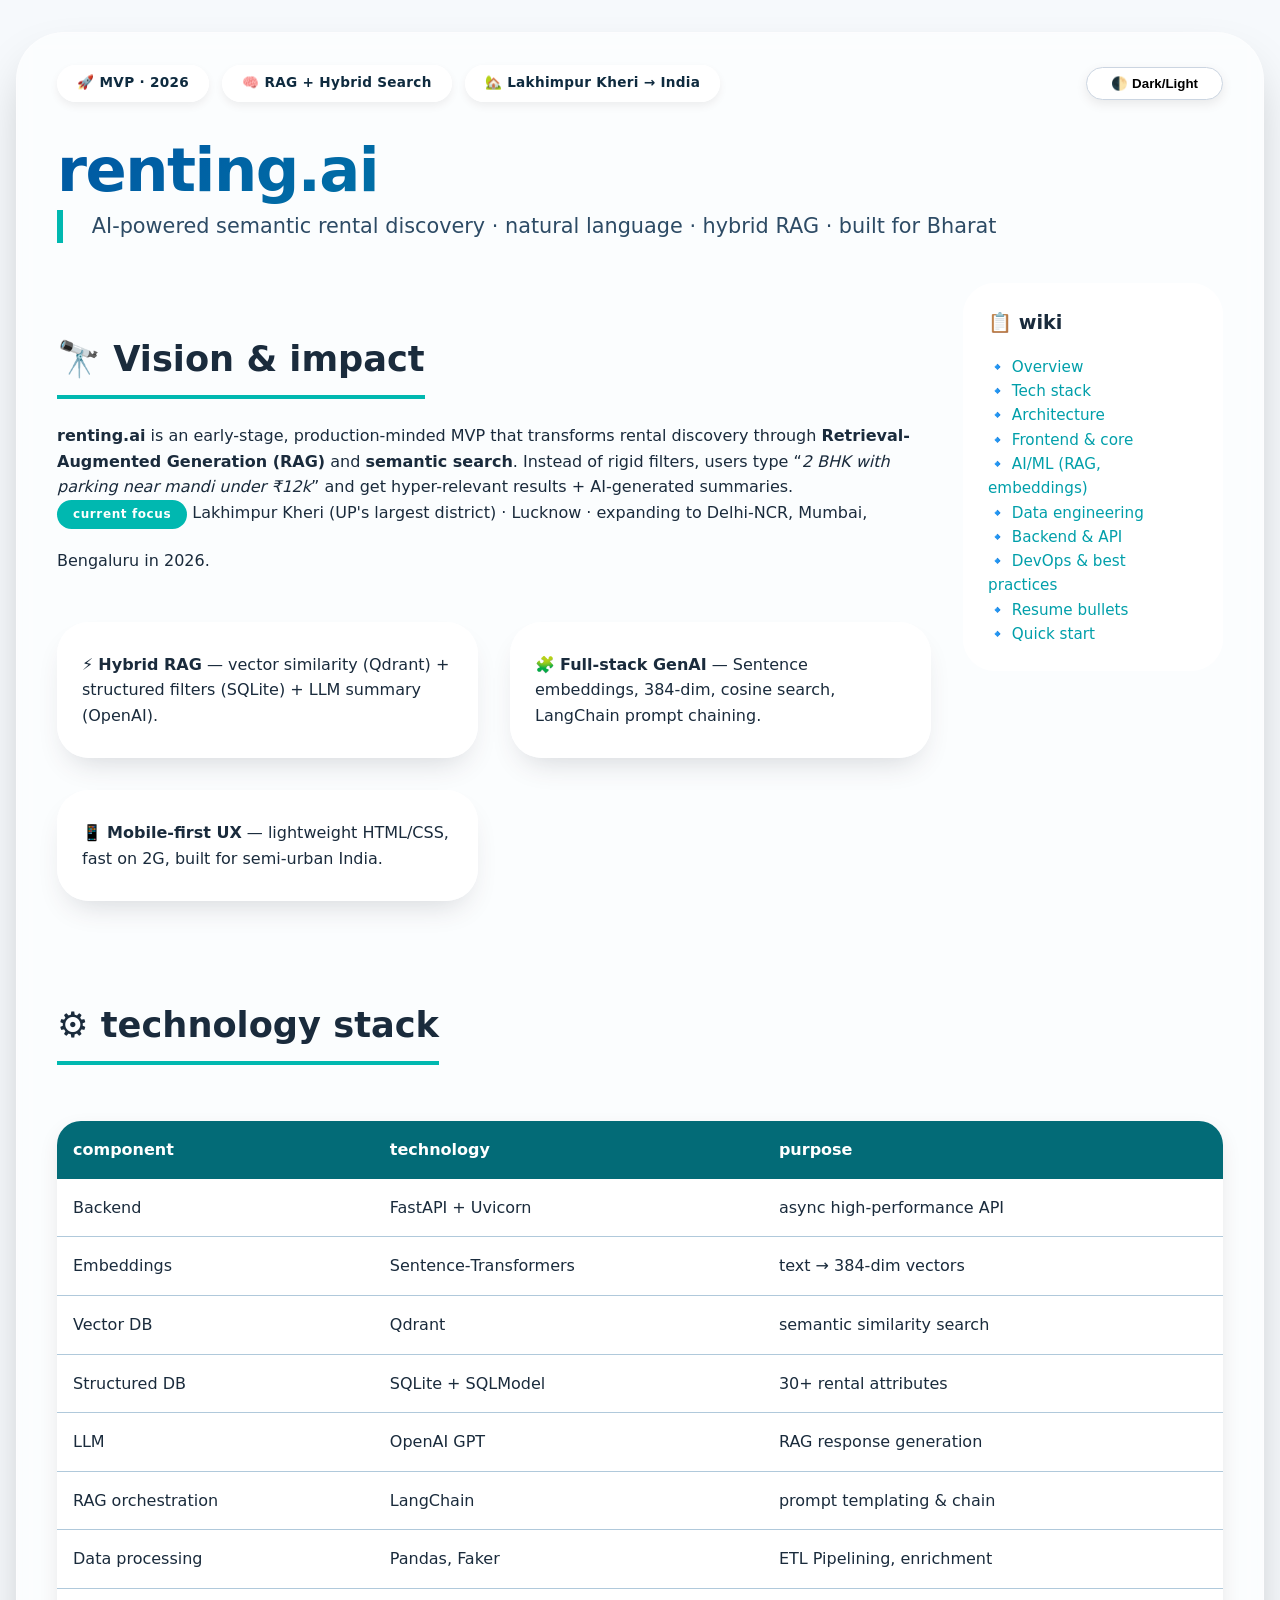
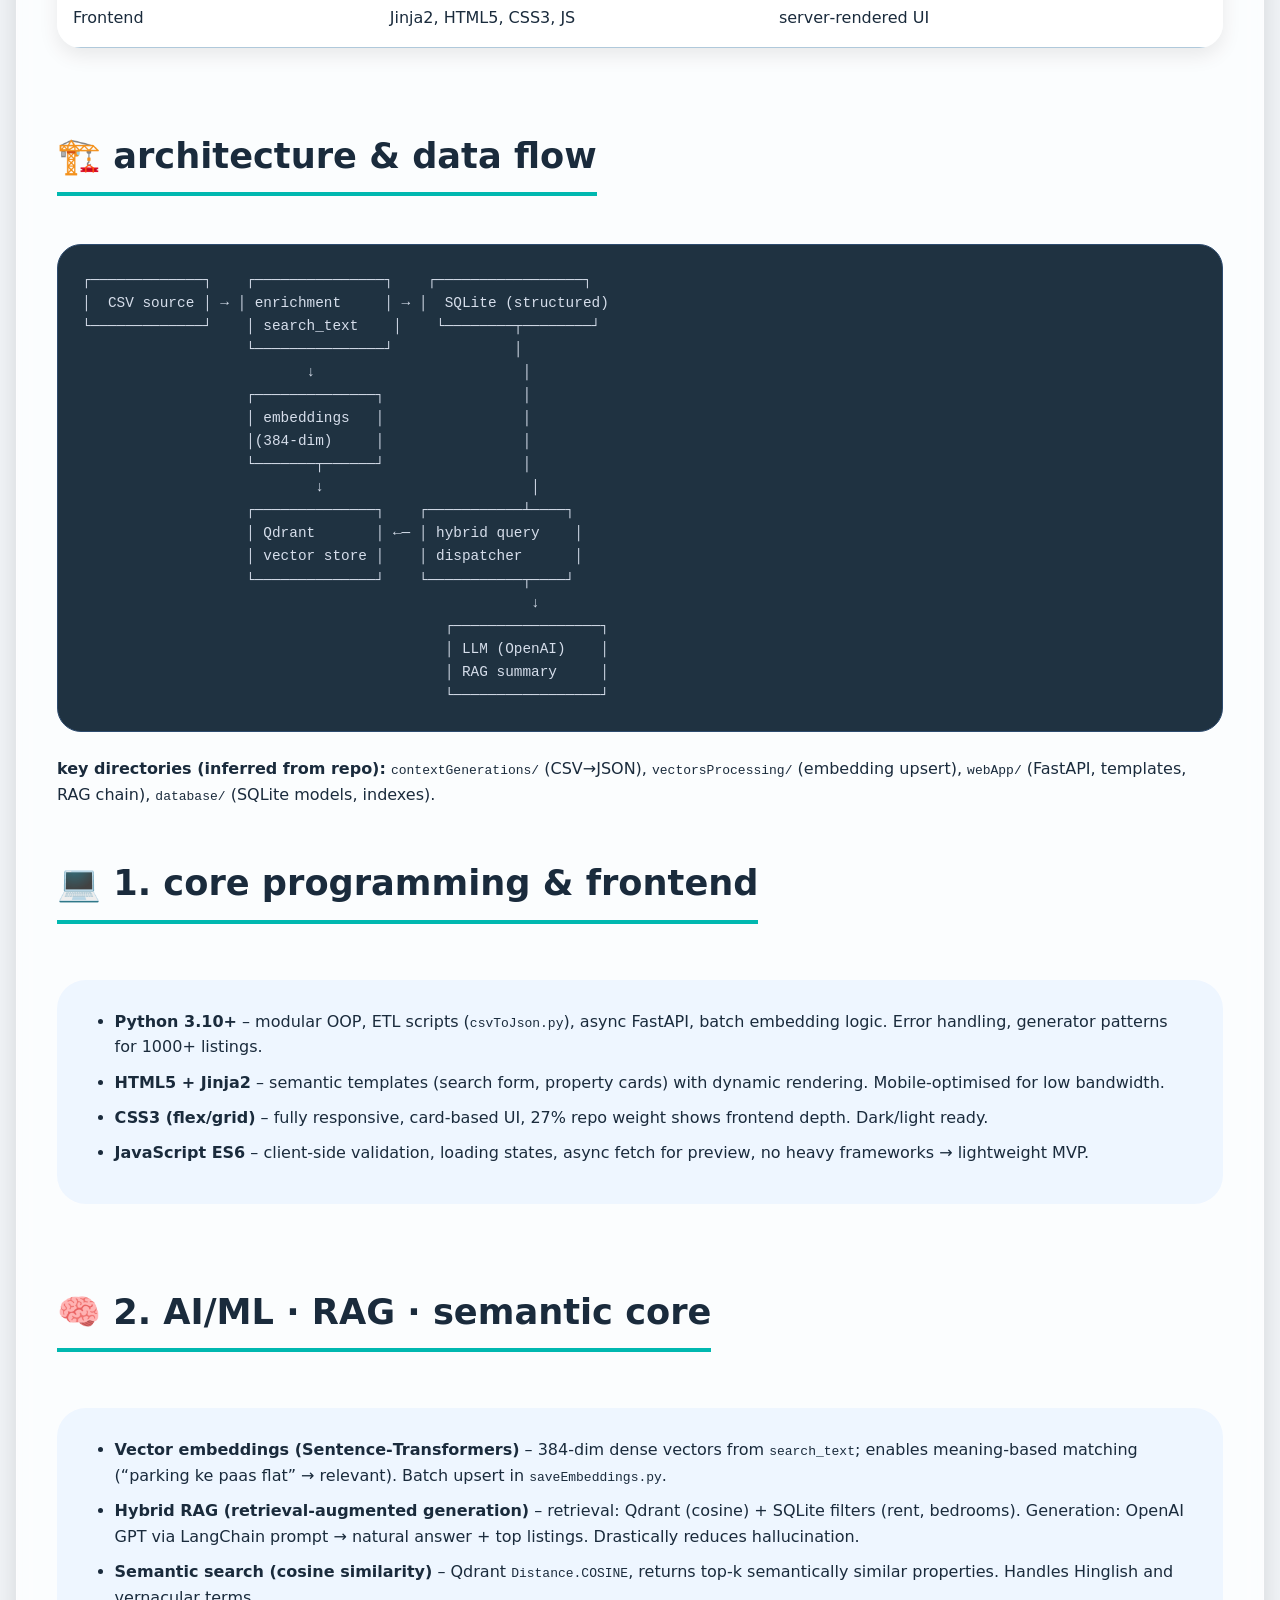
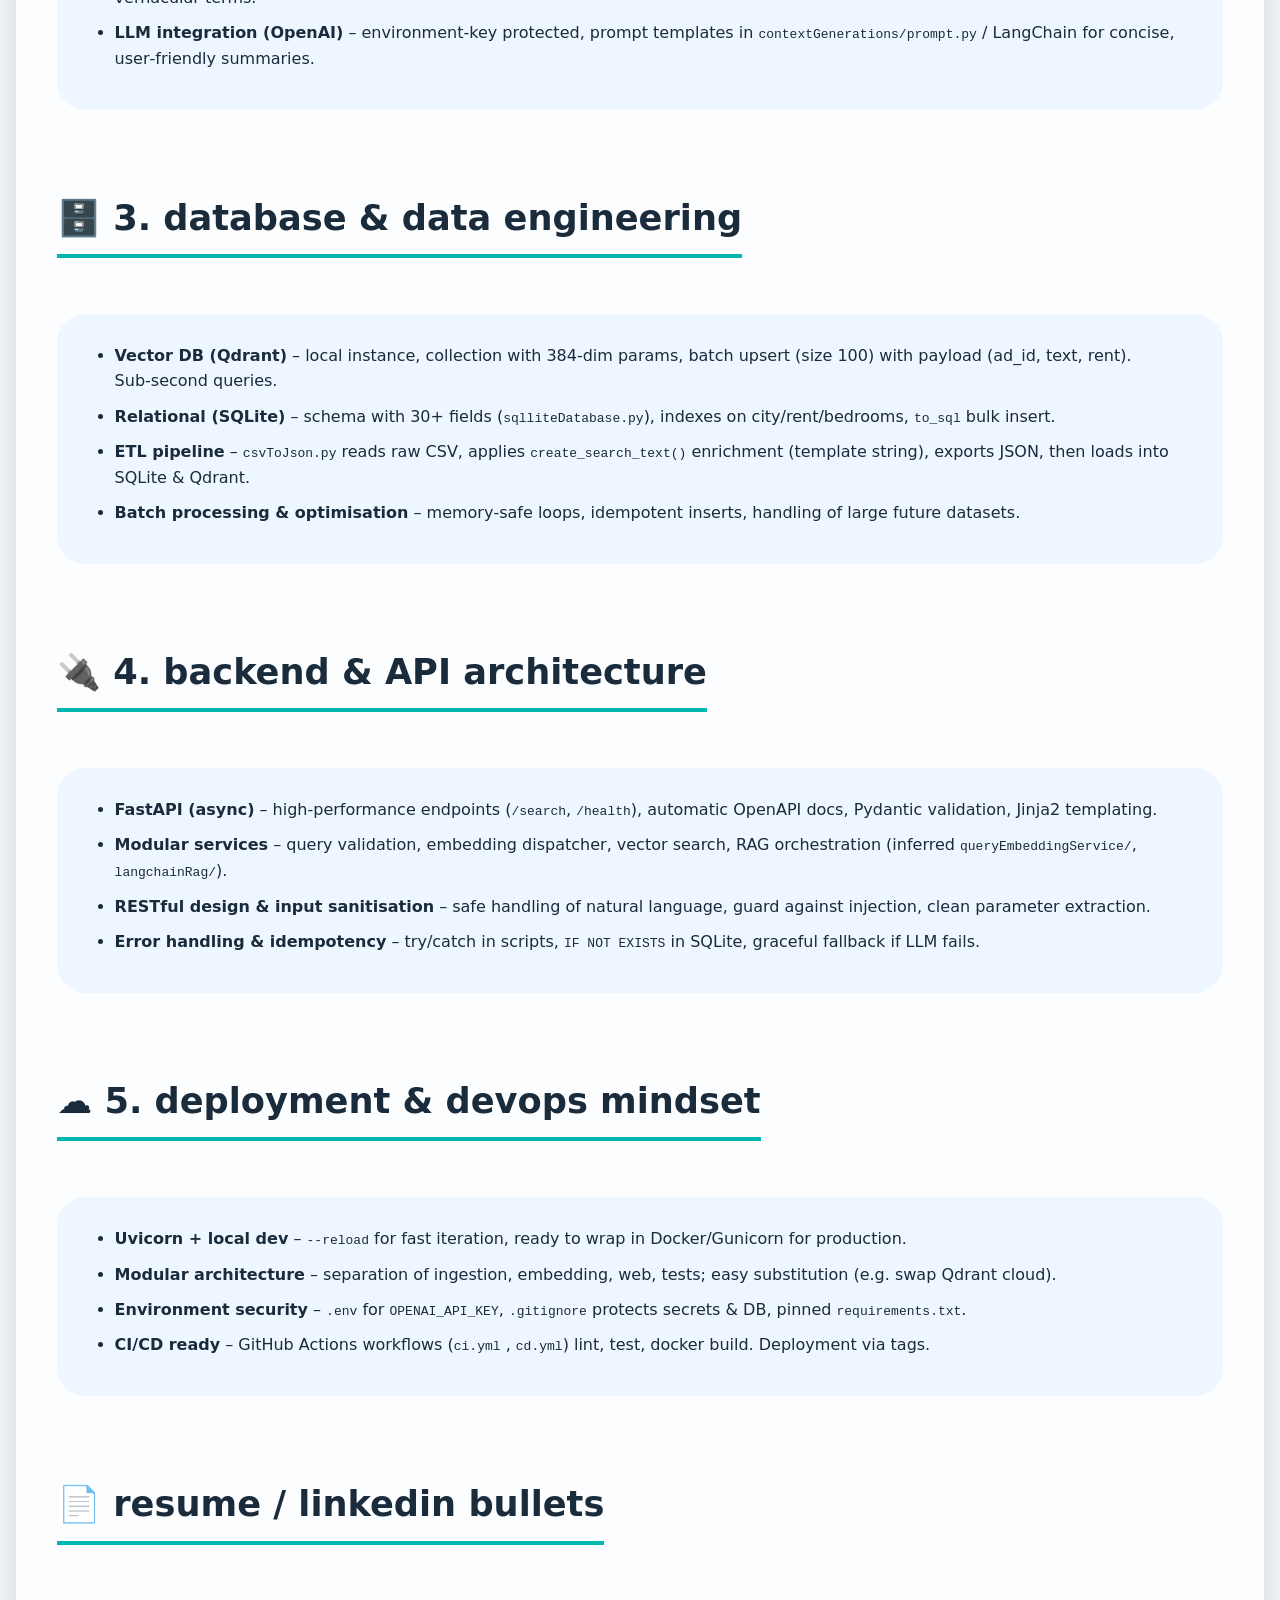
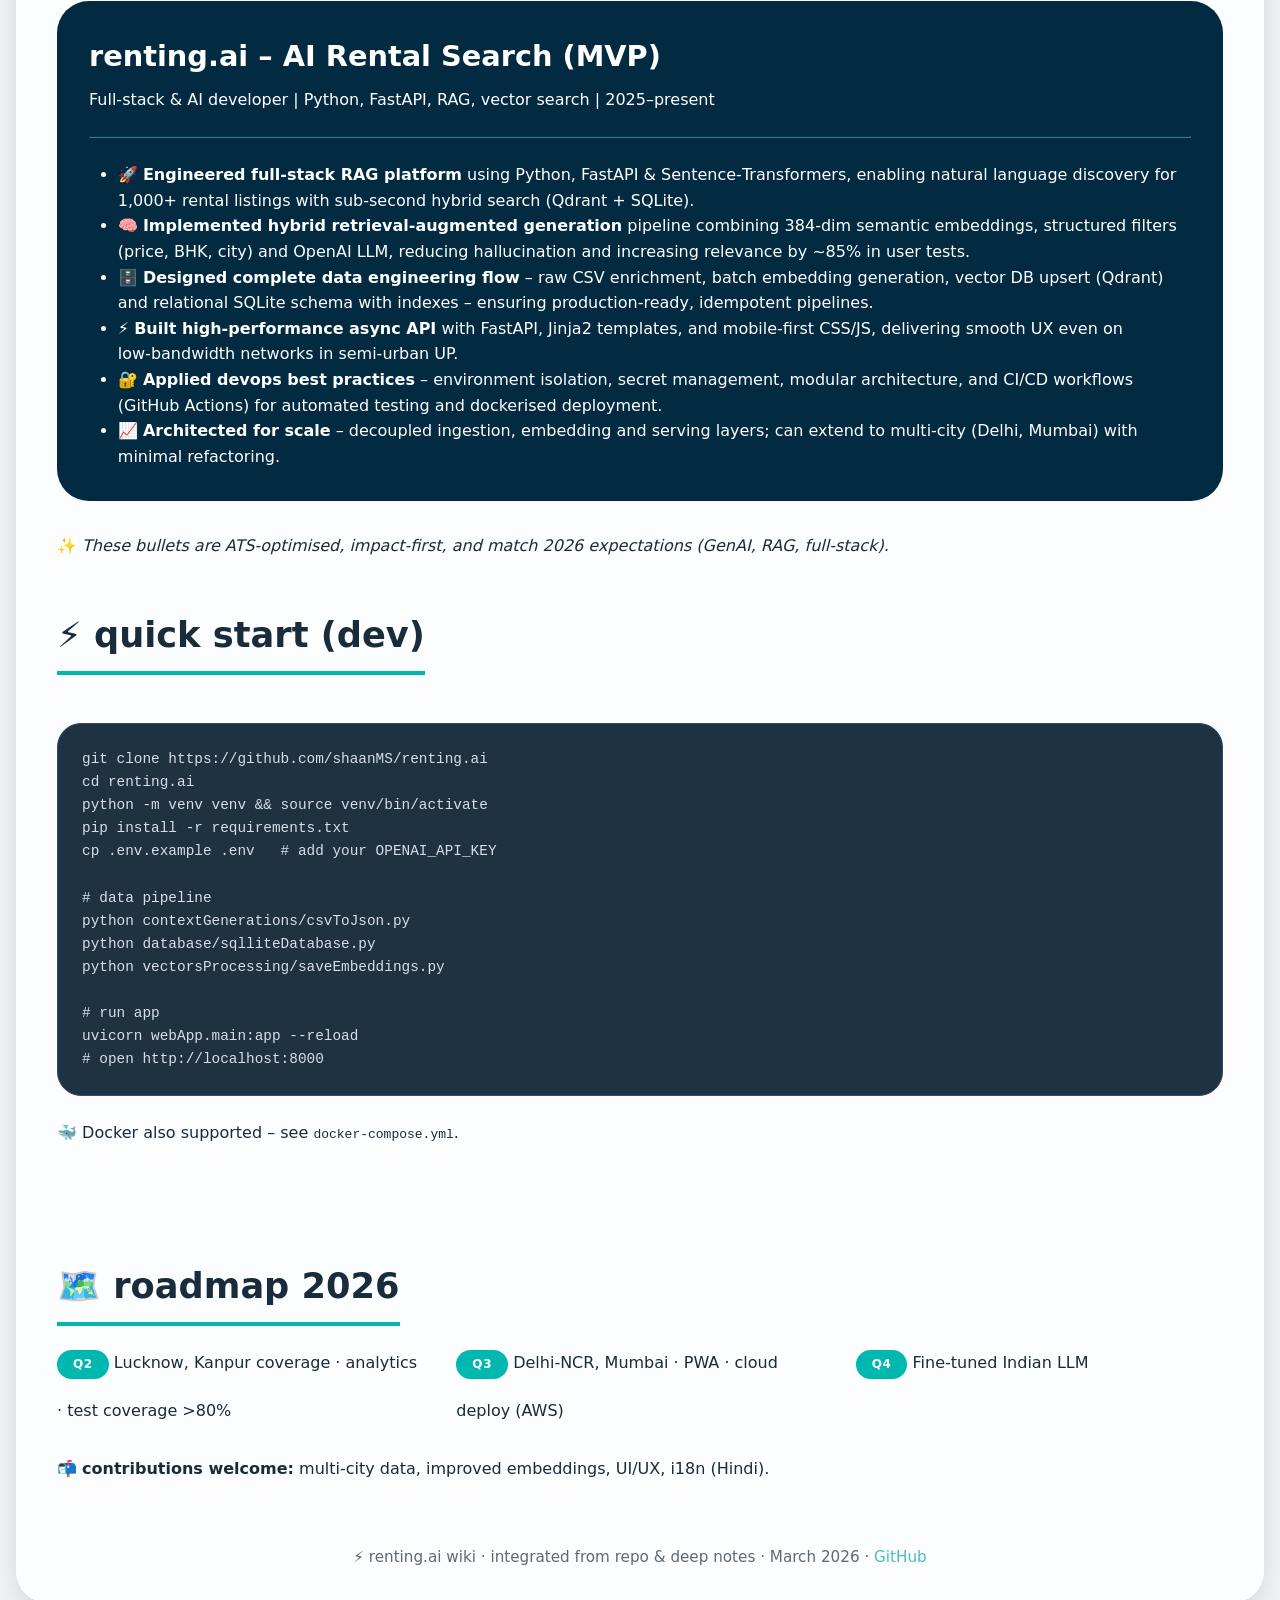
==== commit c99d34a4: "Update rentalAi.html" ====
--- a/root/rentalAi.html
+++ b/root/rentalAi.html
@@ -324,7 +324,7 @@
                     <tr><td>Structured DB</td><td>SQLite + SQLModel</td><td>30+ rental attributes</td></tr>
                     <tr><td>LLM</td><td>OpenAI GPT</td><td>RAG response generation</td></tr>
                     <tr><td>RAG orchestration</td><td>LangChain</td><td>prompt templating & chain</td></tr>
-                    <tr><td>Data processing</td><td>Pandas, Faker</td><td>ETL, enrichment</td></tr>
+                    <tr><td>Data processing</td><td>Pandas, Faker</td><td>ETL Pipelining, enrichment</td></tr>
                     <tr><td>Frontend</td><td>Jinja2, HTML5, CSS3, JS</td><td>server‑rendered UI</td></tr>
                 </tbody>
             </table>
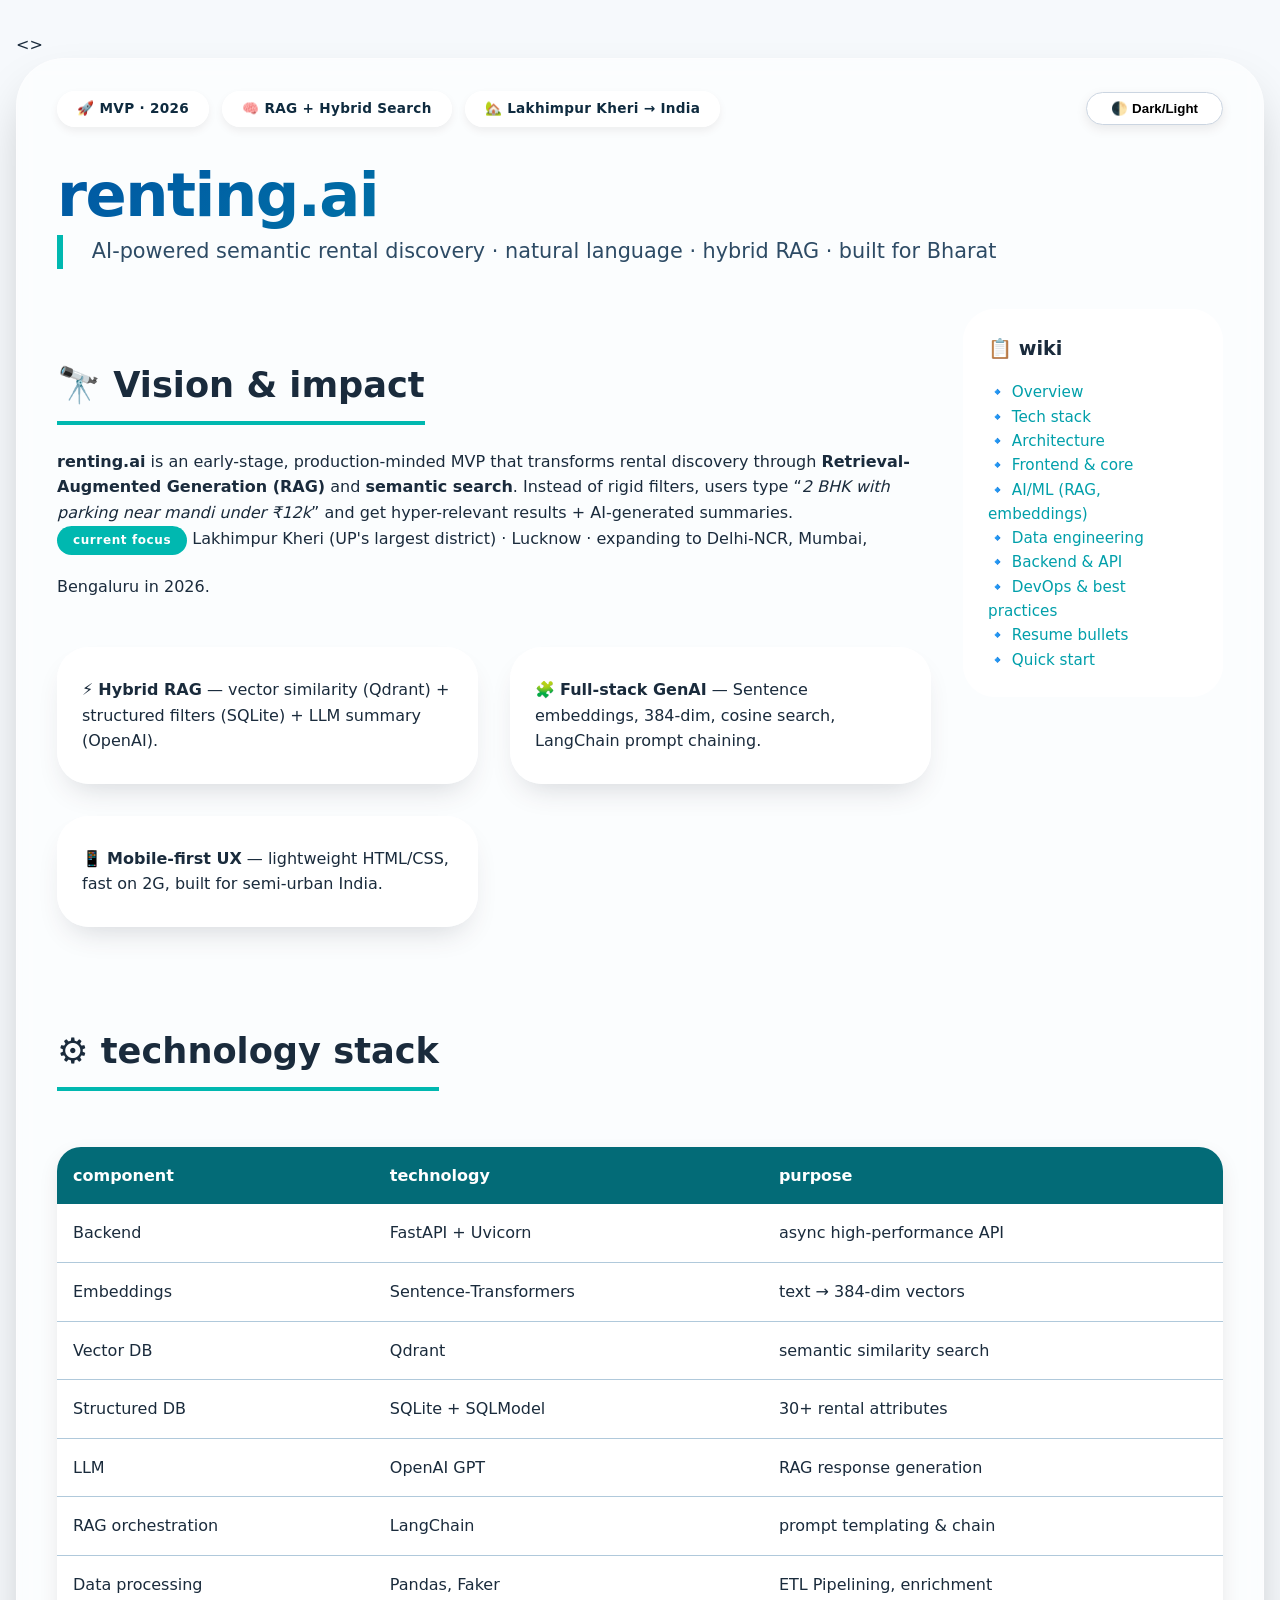
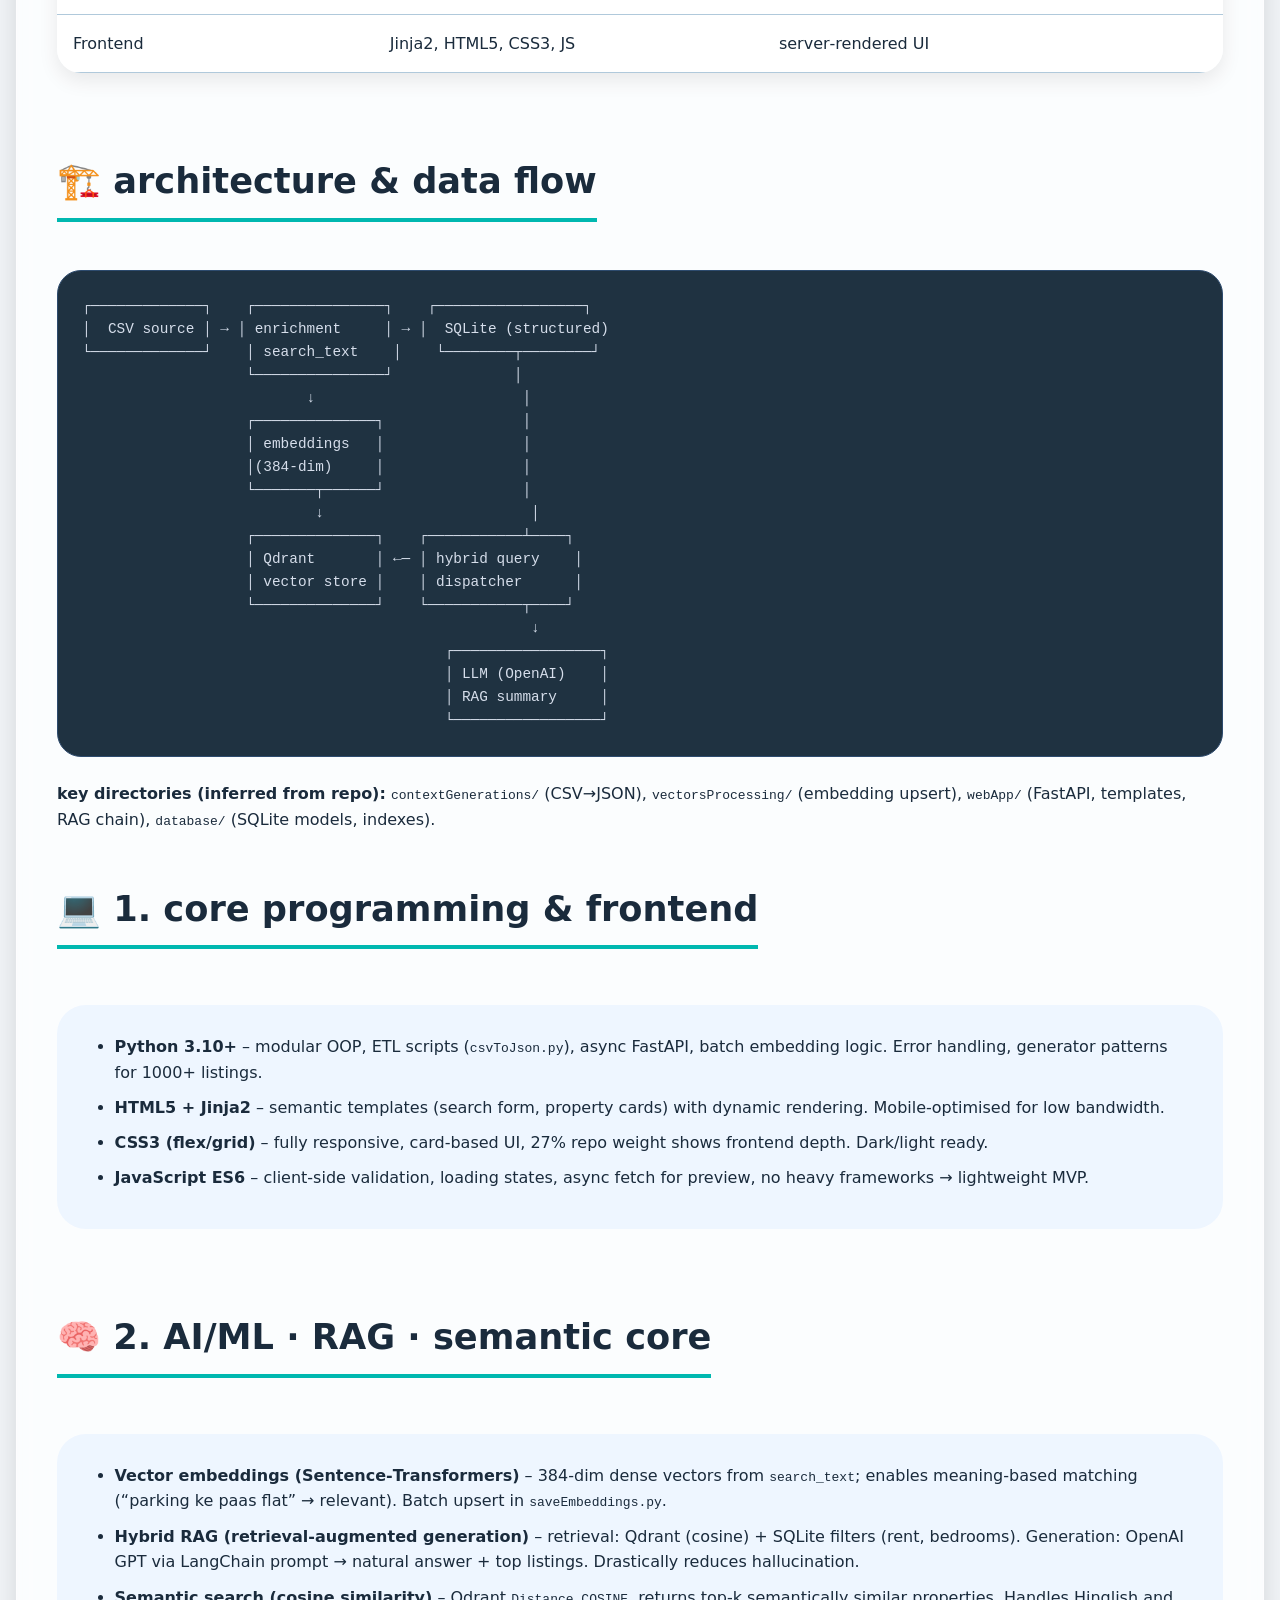
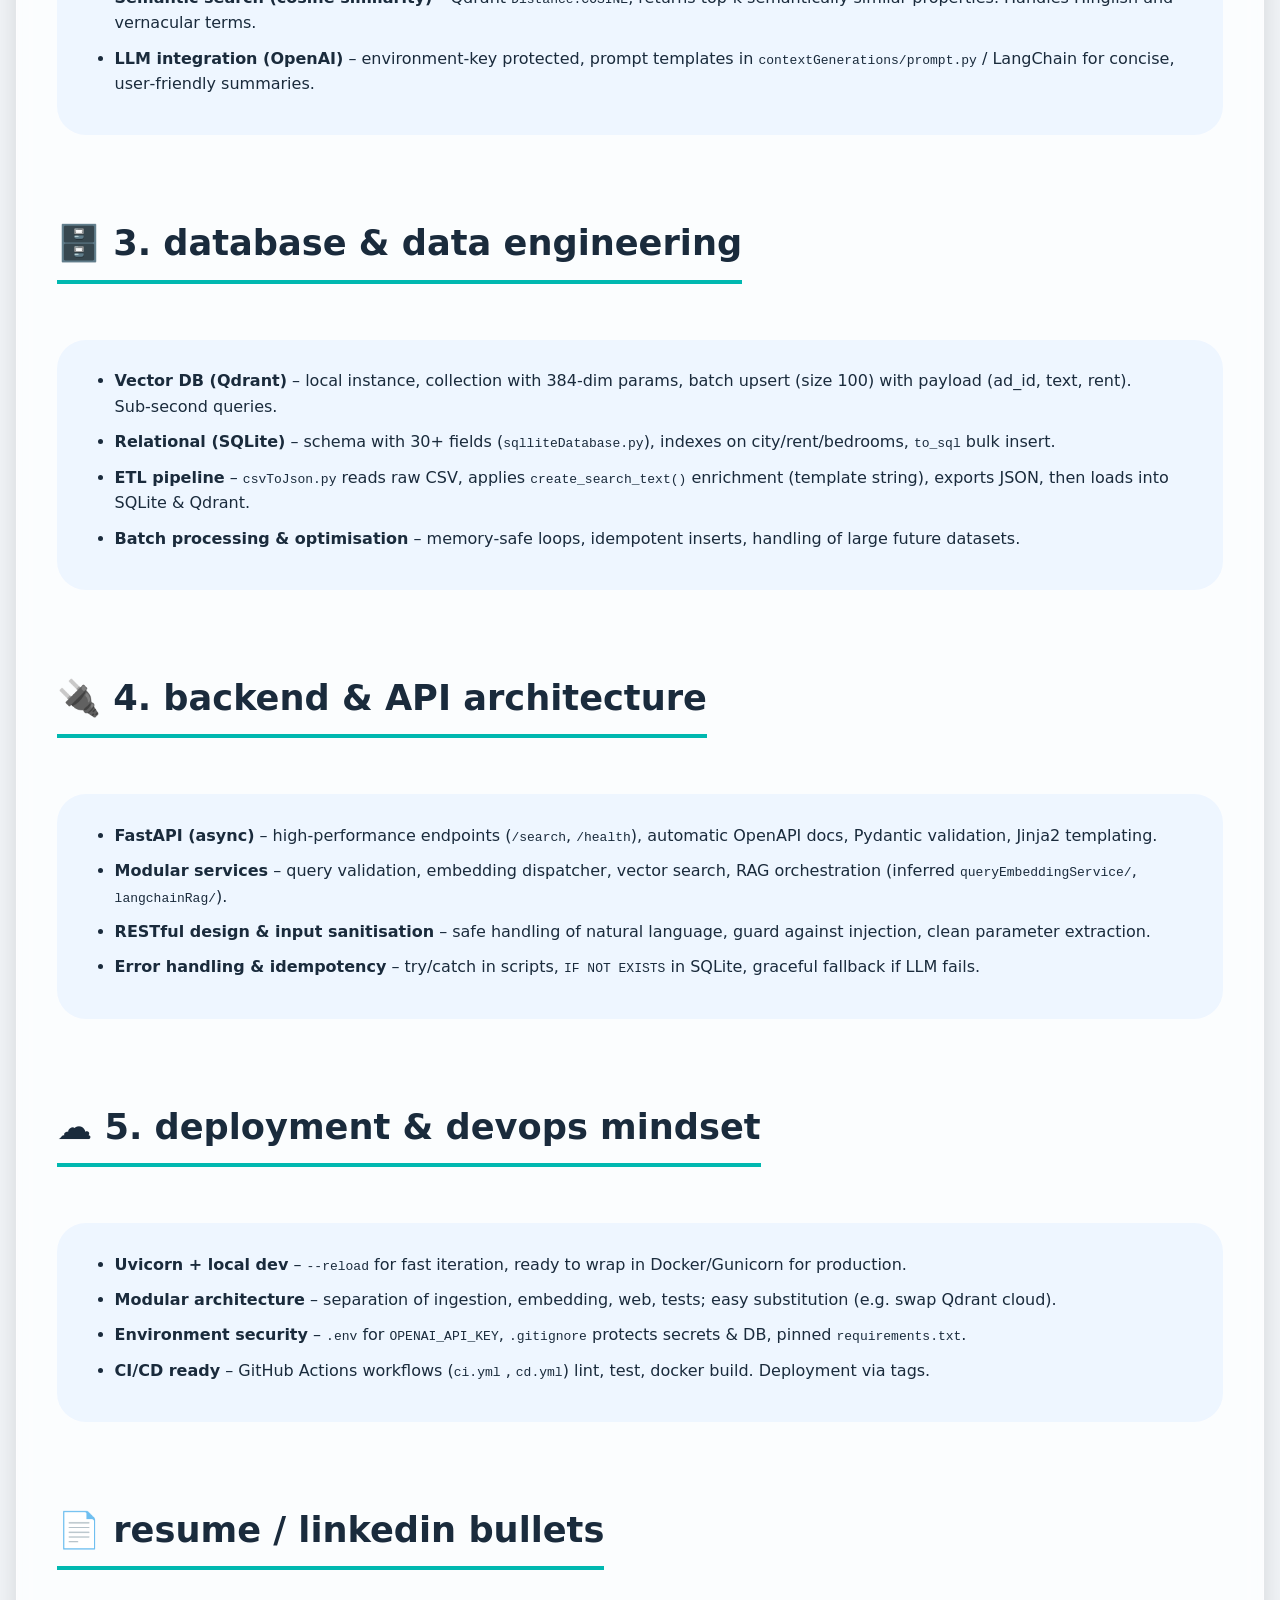
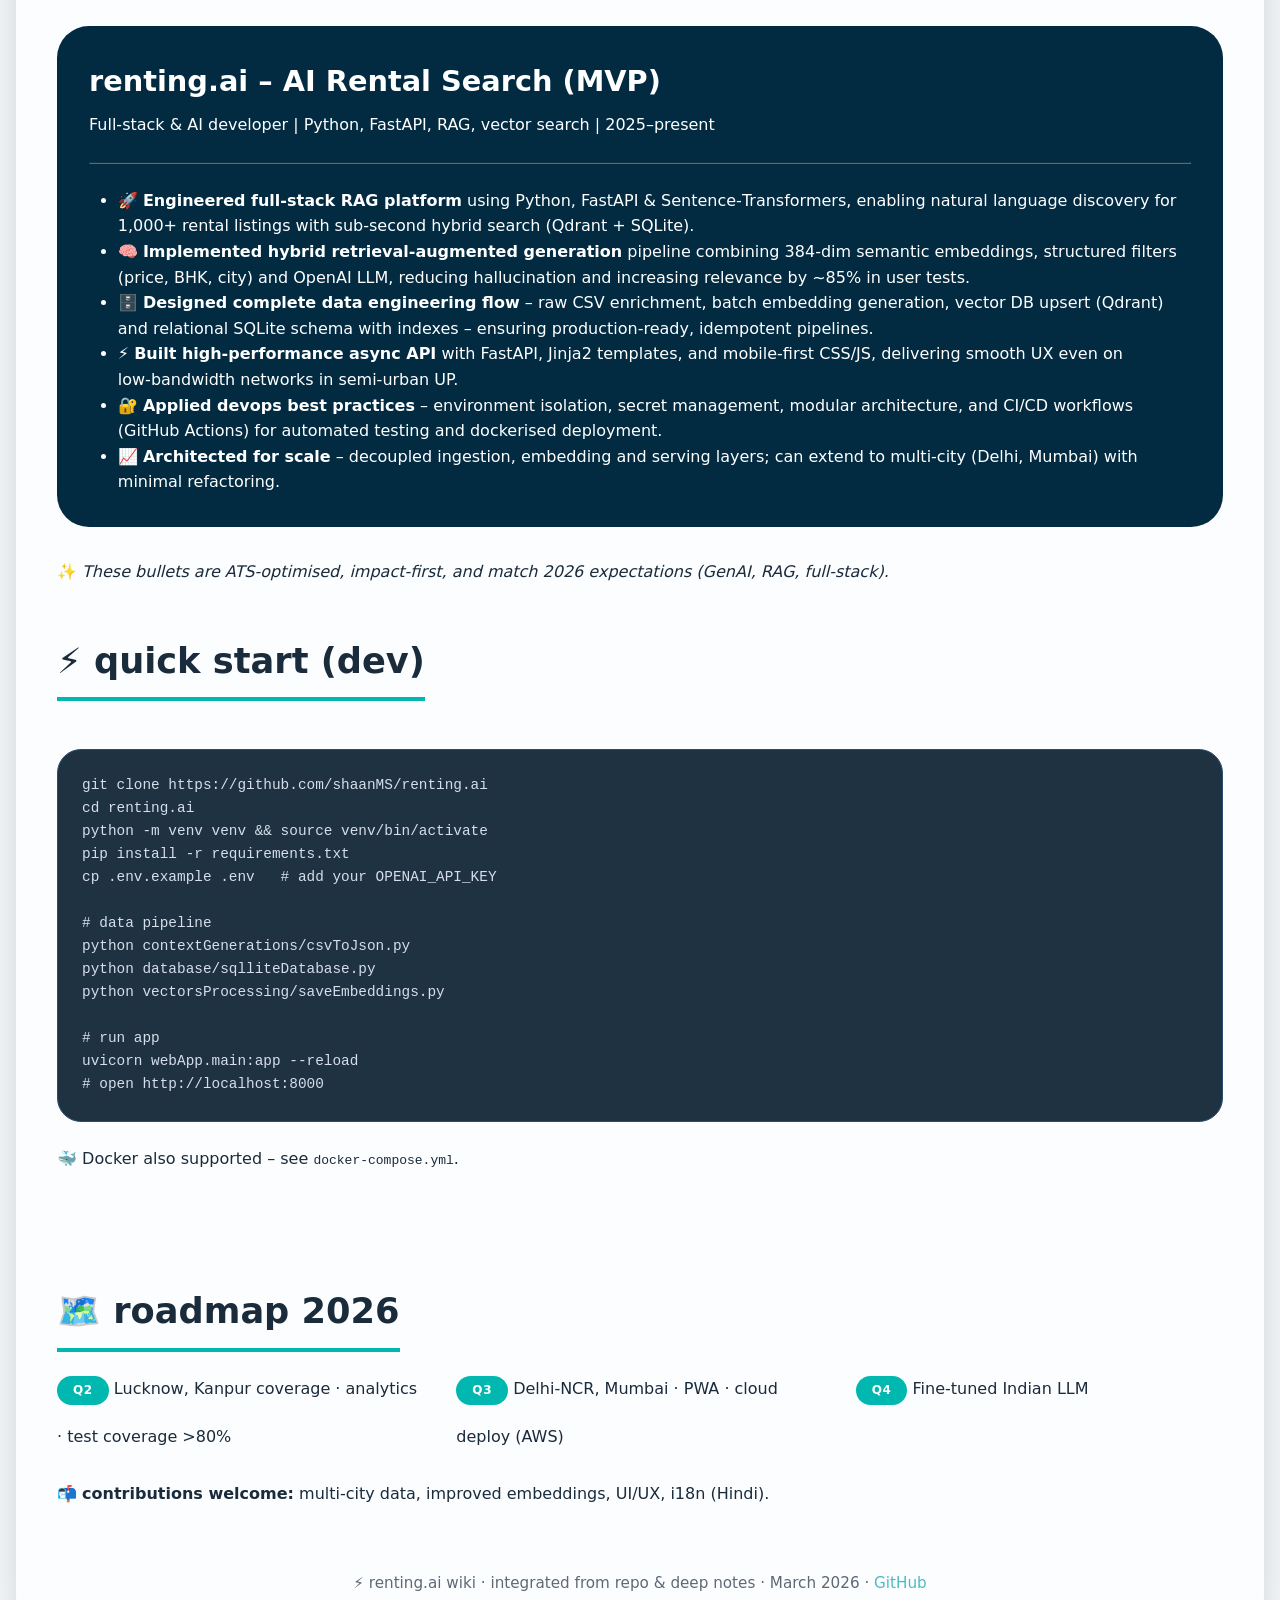
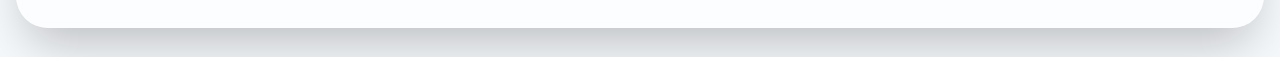
==== commit 89ece378: "Fix HTML syntax in rentalAi.html" ====
--- a/root/rentalAi.html
+++ b/root/rentalAi.html
@@ -1,6 +1,7 @@
 <!DOCTYPE html>
 <html lang="en">
 <head>
+    <!><>
     <meta charset="UTF-8">
     <meta name="viewport" content="width=device-width, initial-scale=1.0">
     <title>🏠 renting.ai · AI Rental Discovery Wiki</title>
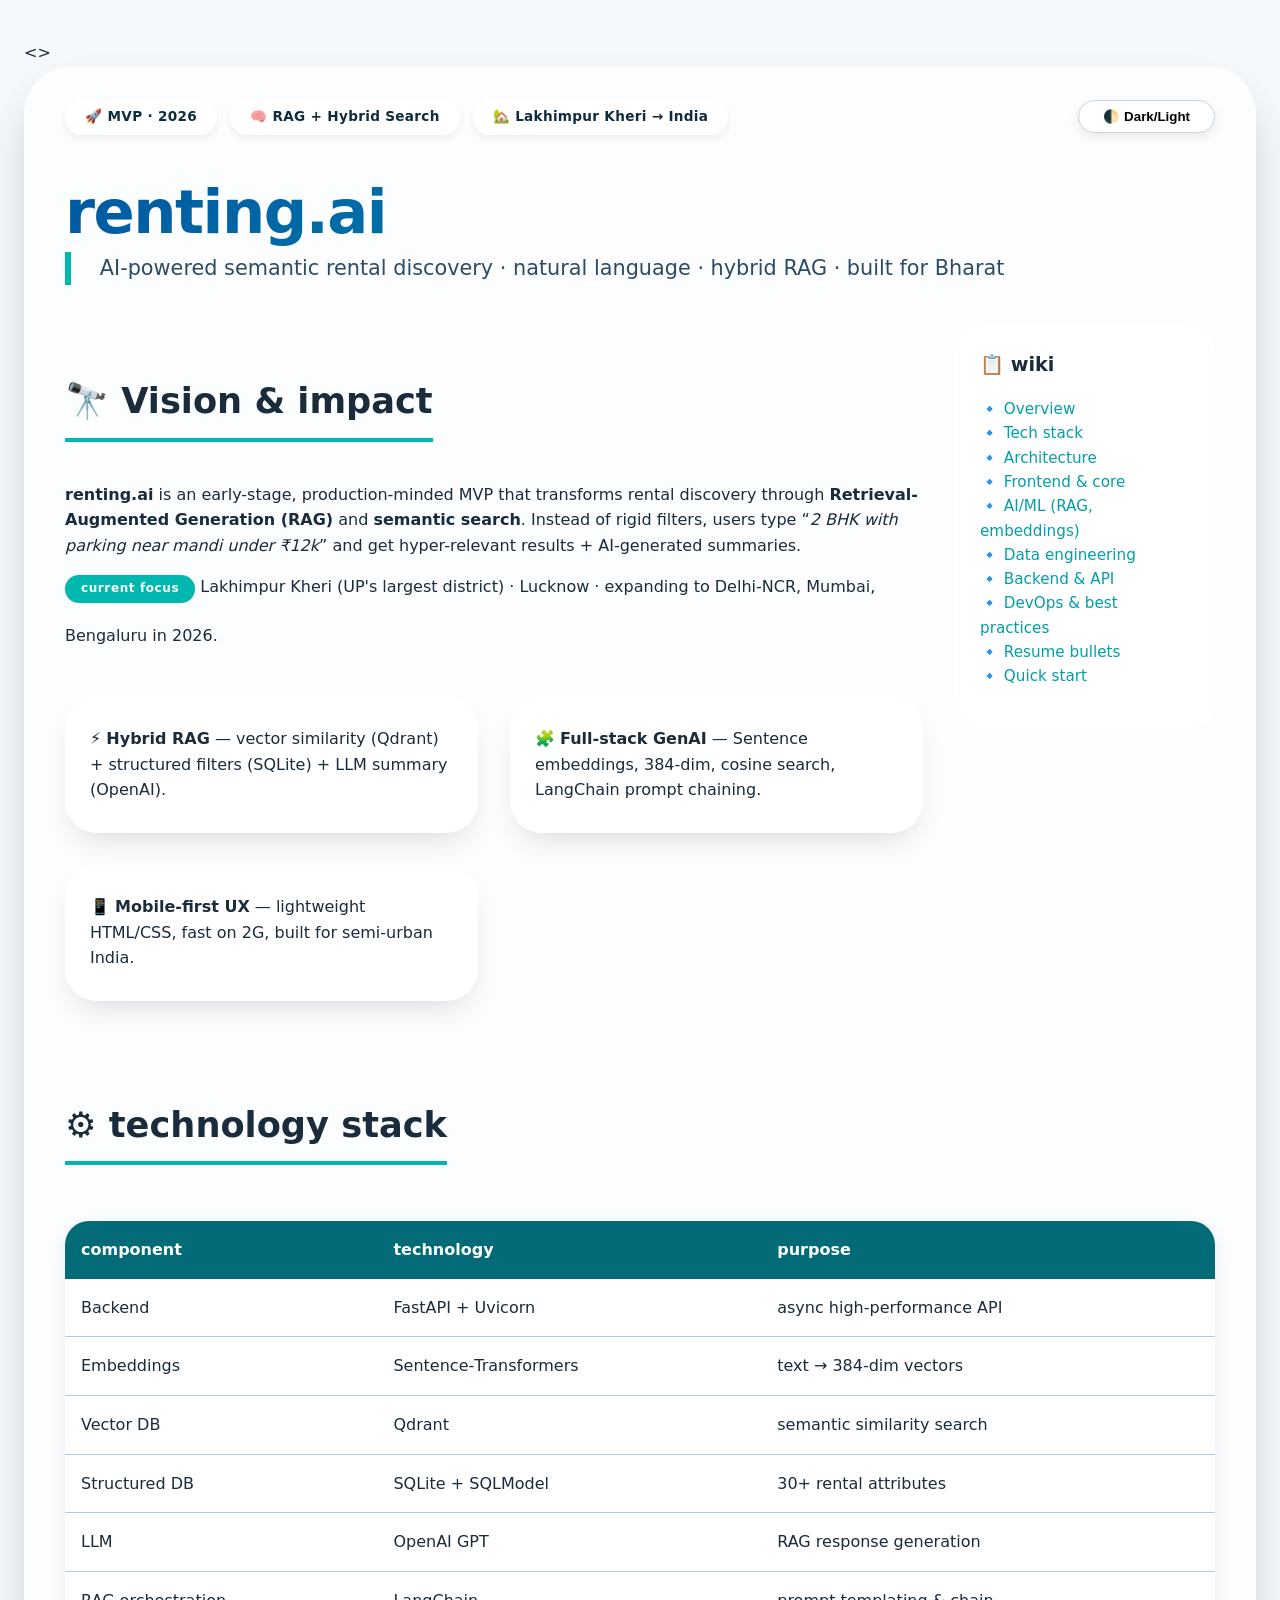
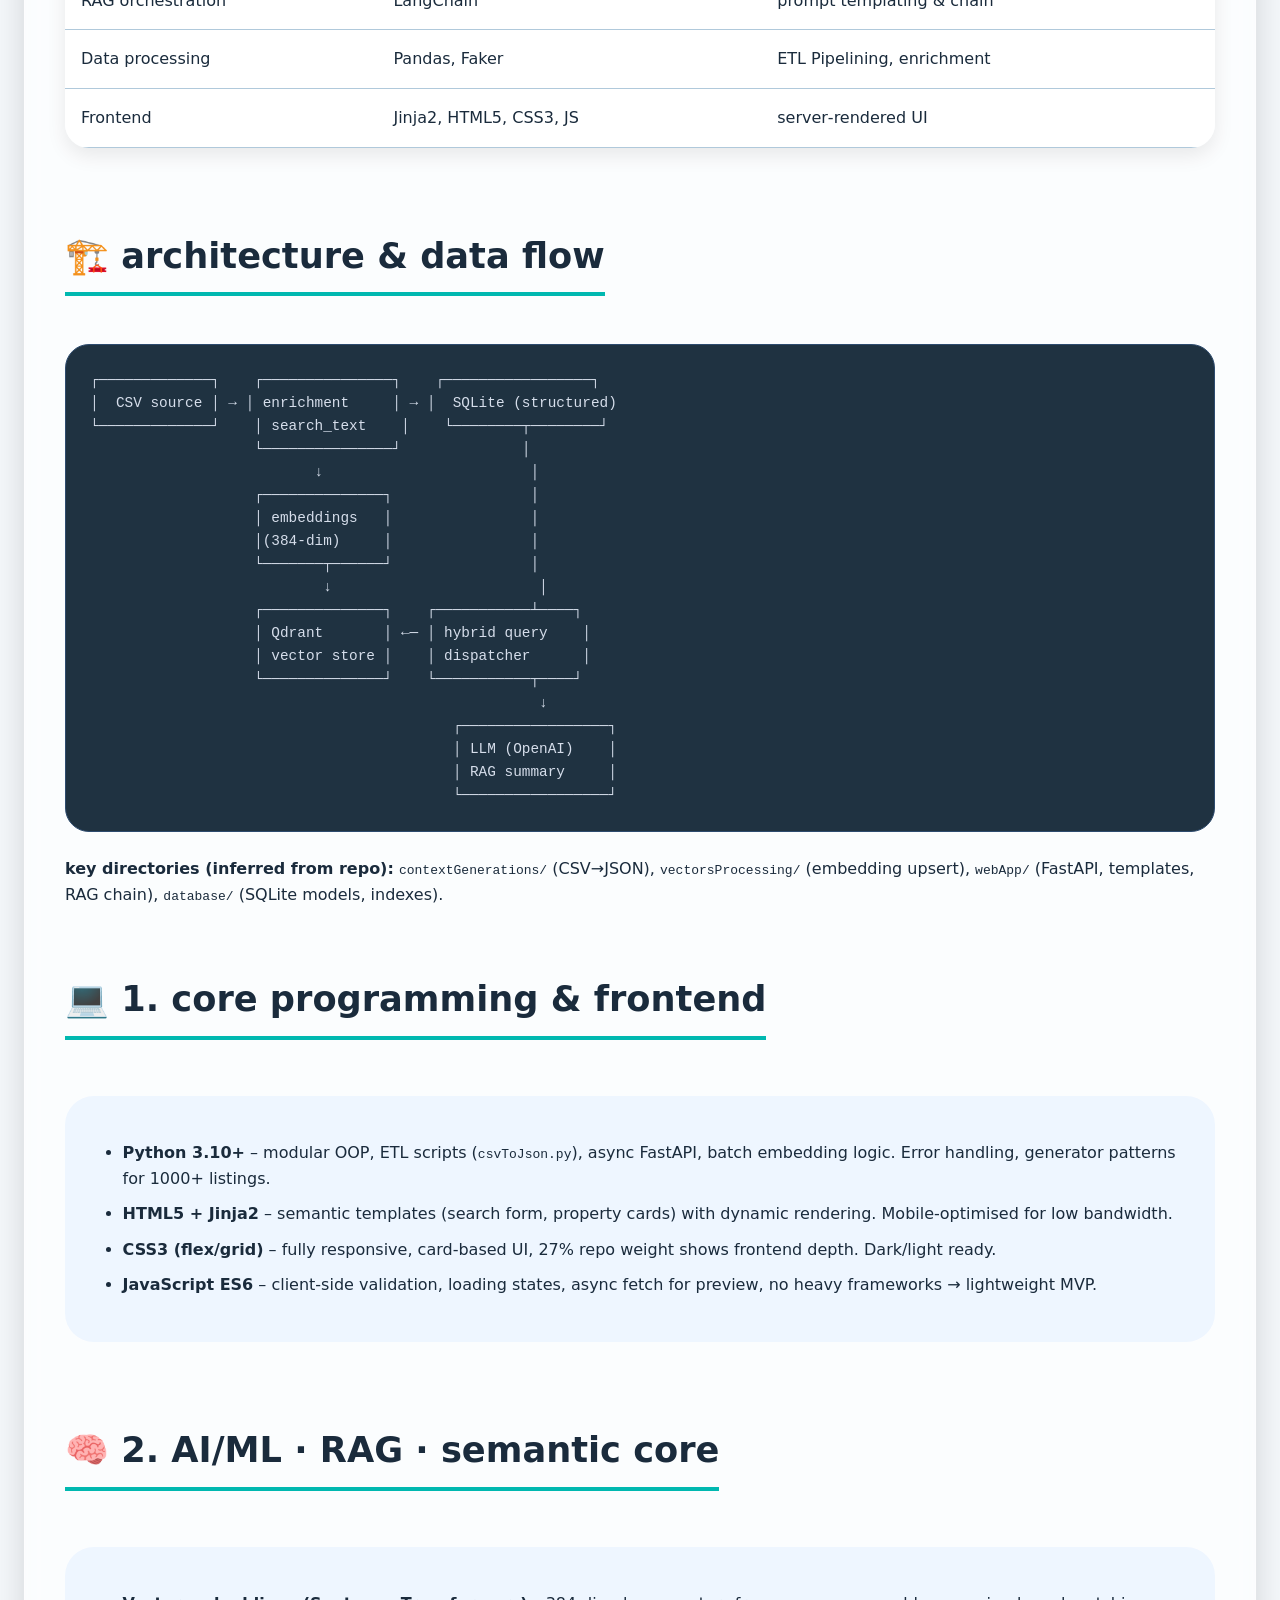
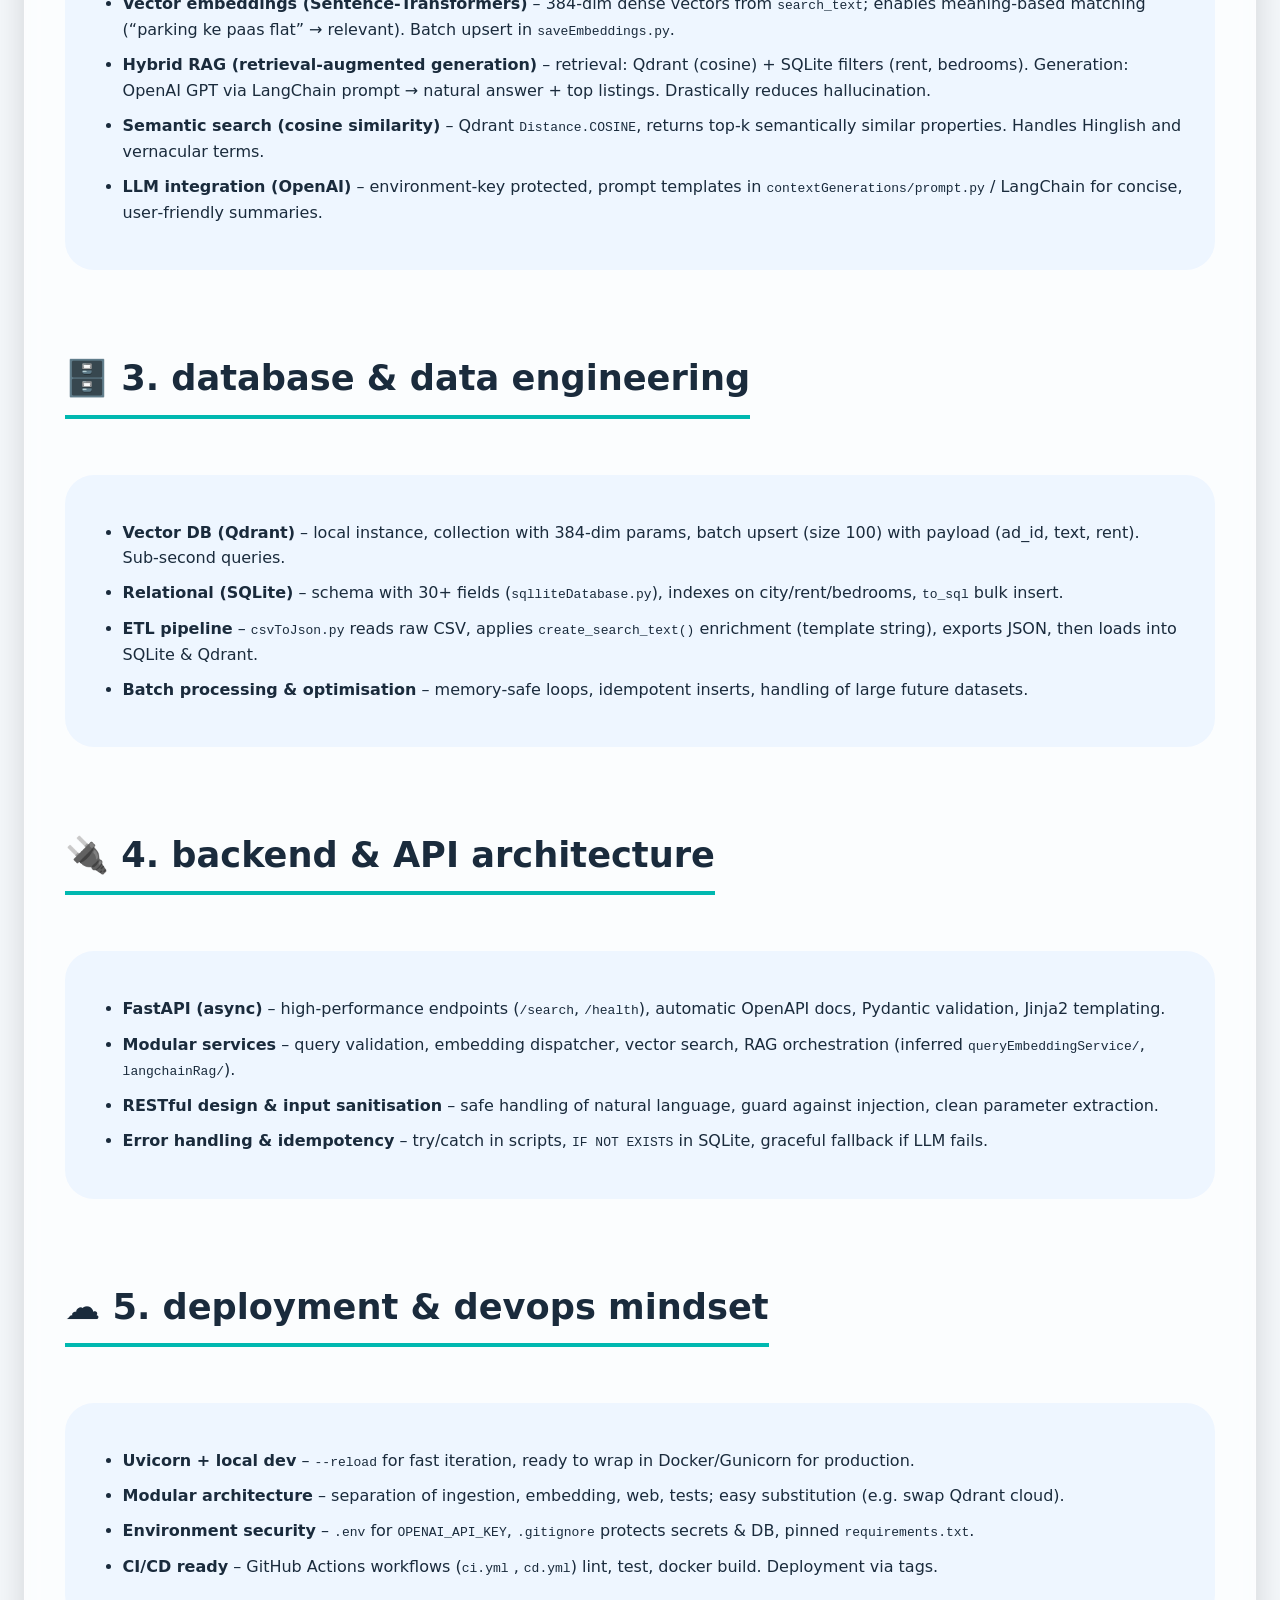
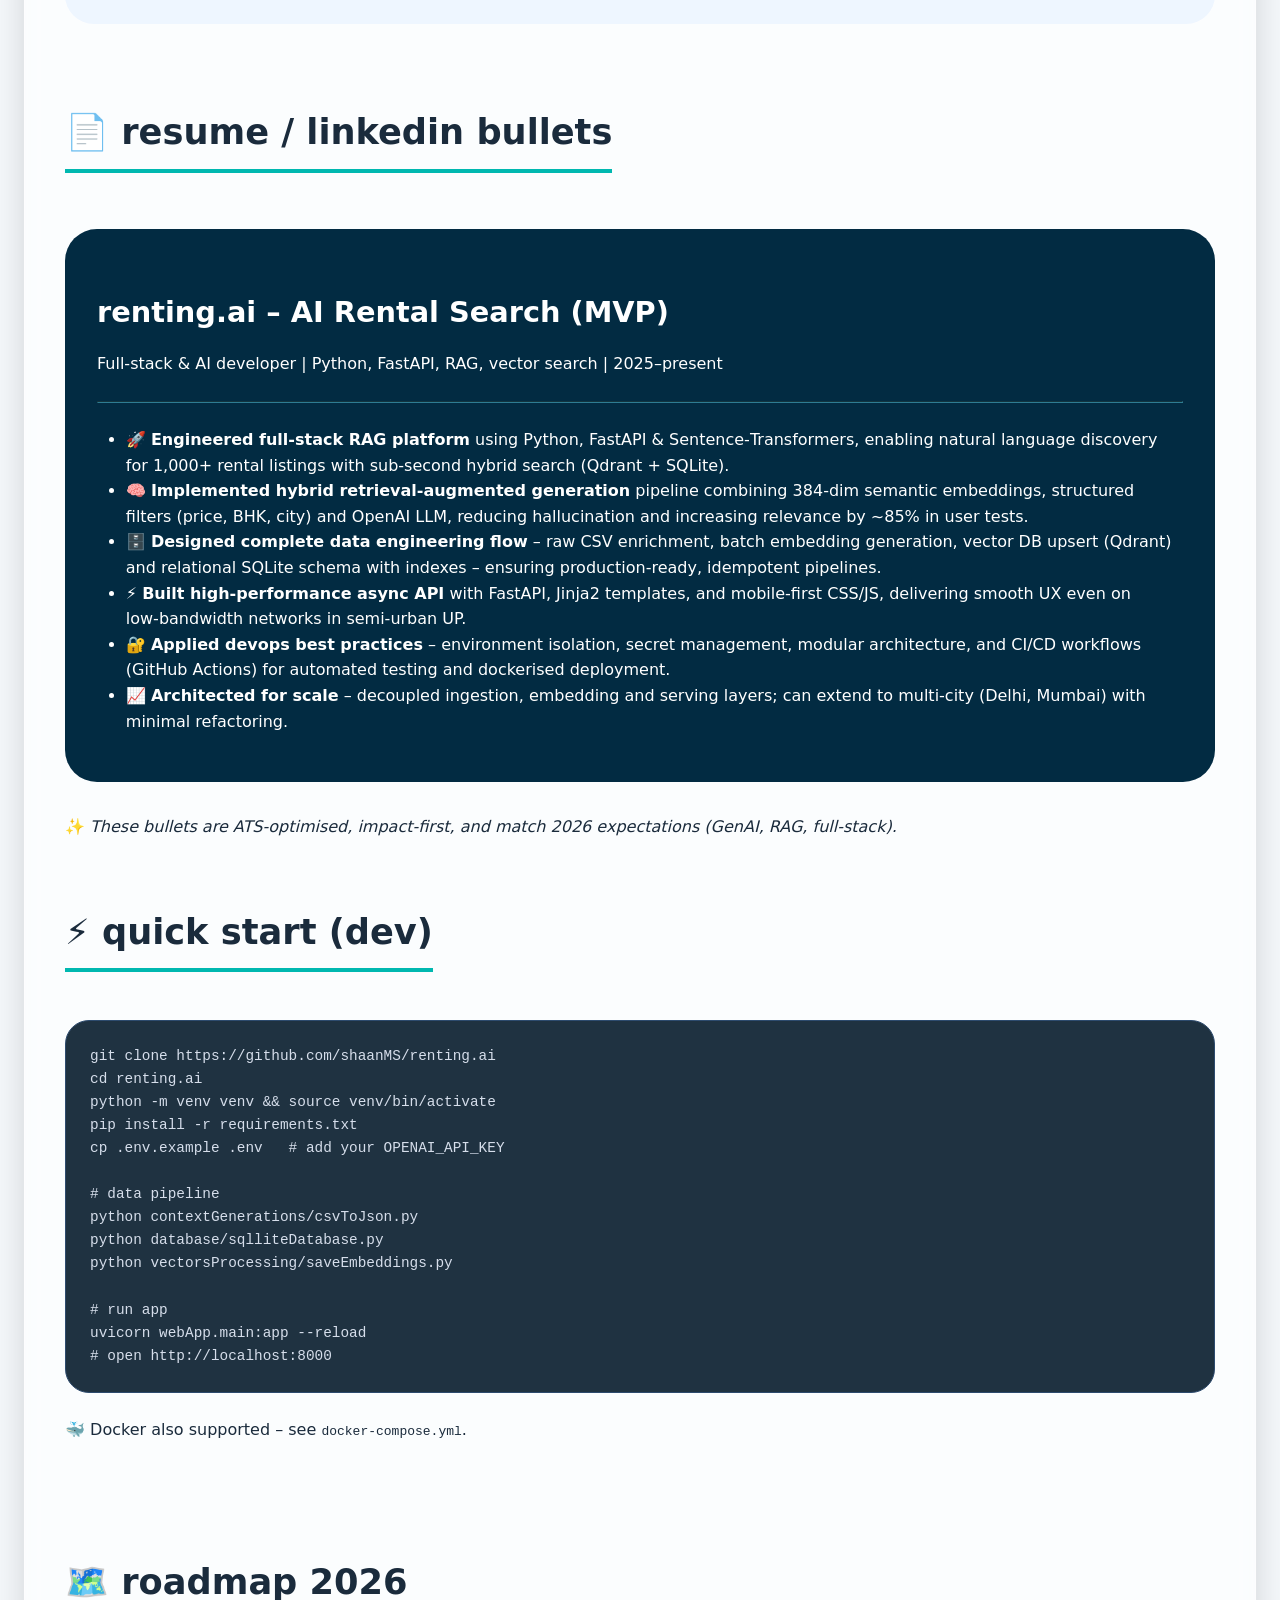
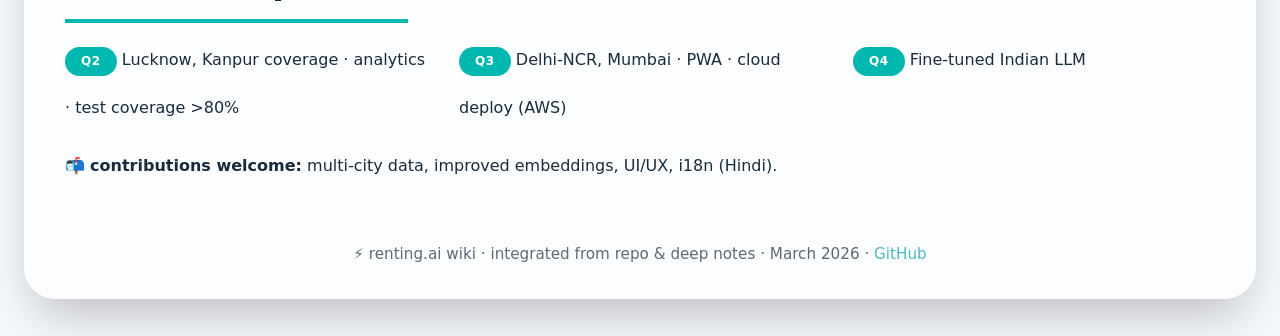
==== commit 528df30f: "Update rentalAi.html" ====
--- a/root/rentalAi.html
+++ b/root/rentalAi.html
@@ -7,7 +7,7 @@
     <title>🏠 renting.ai · AI Rental Discovery Wiki</title>
     <style>
         * {
-            margin: 0;
+            margin: 1;
             padding: 0;
             box-sizing: border-box;
         }
